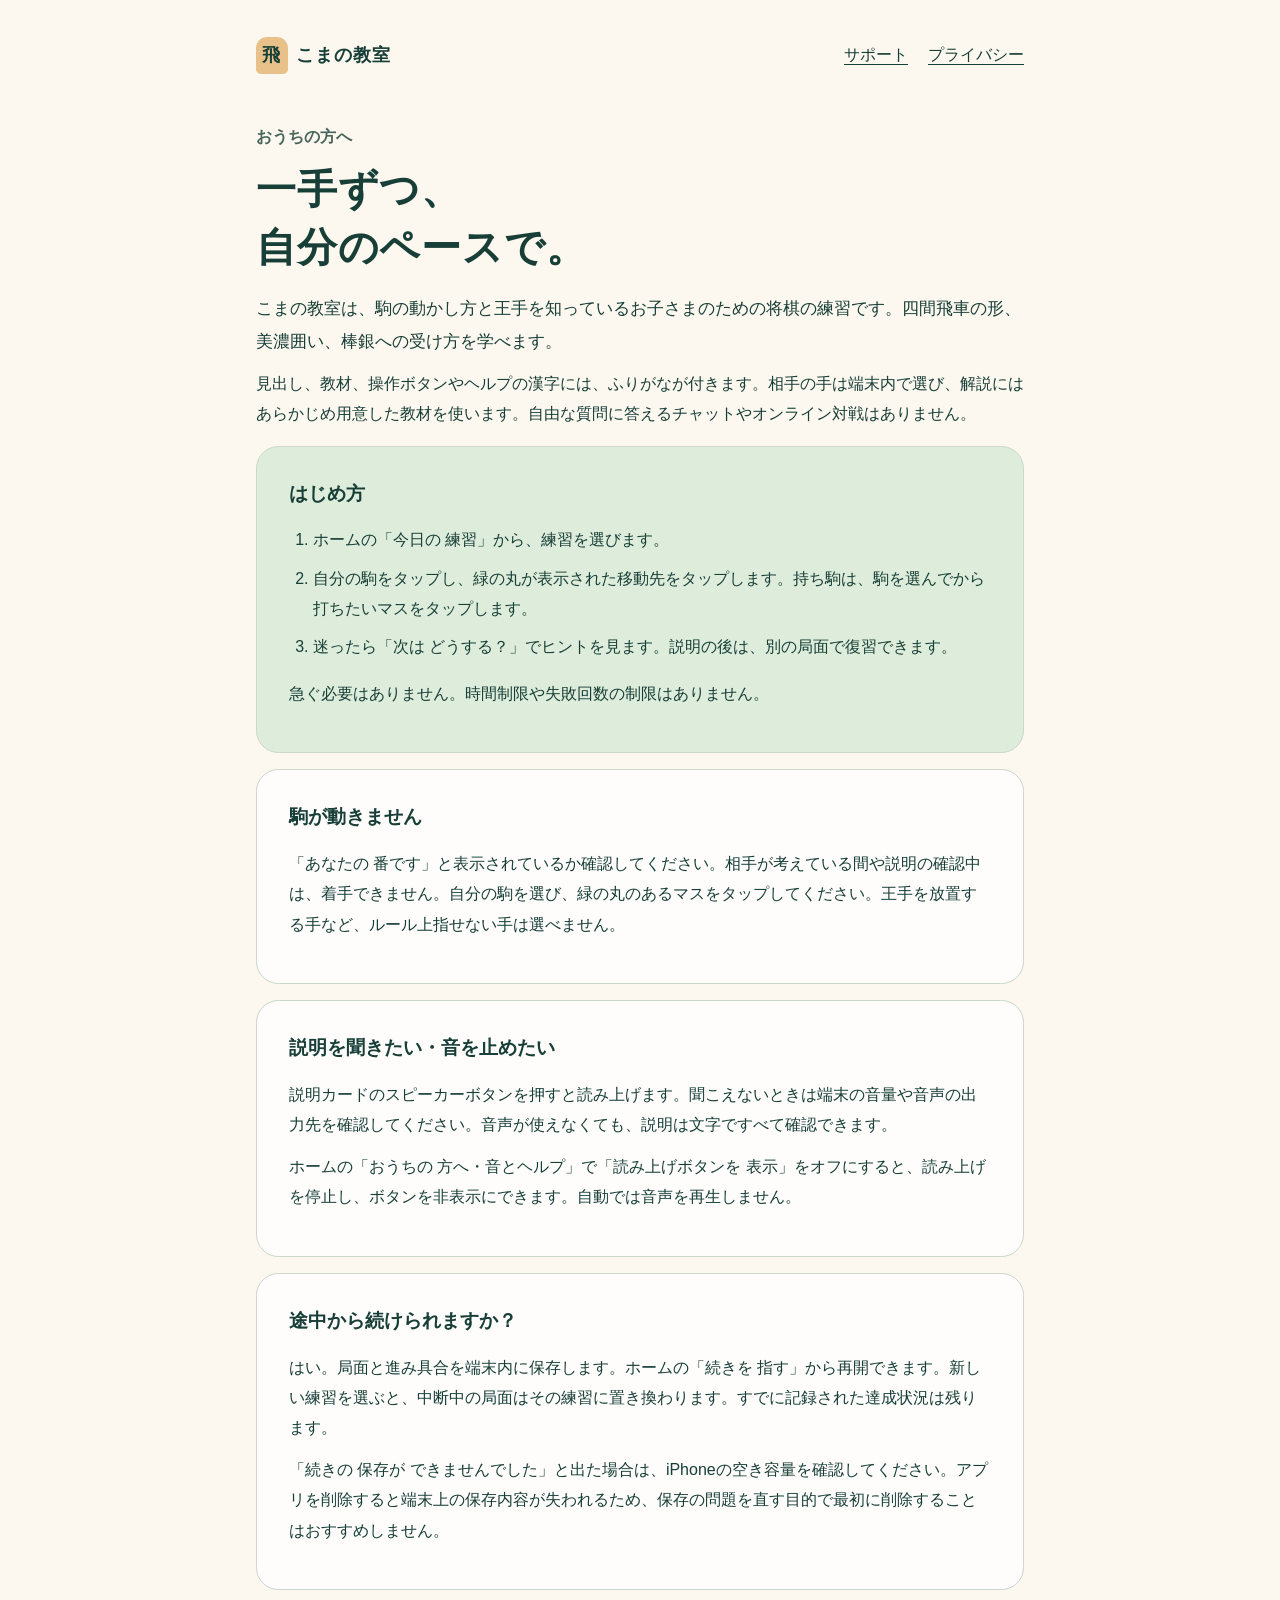
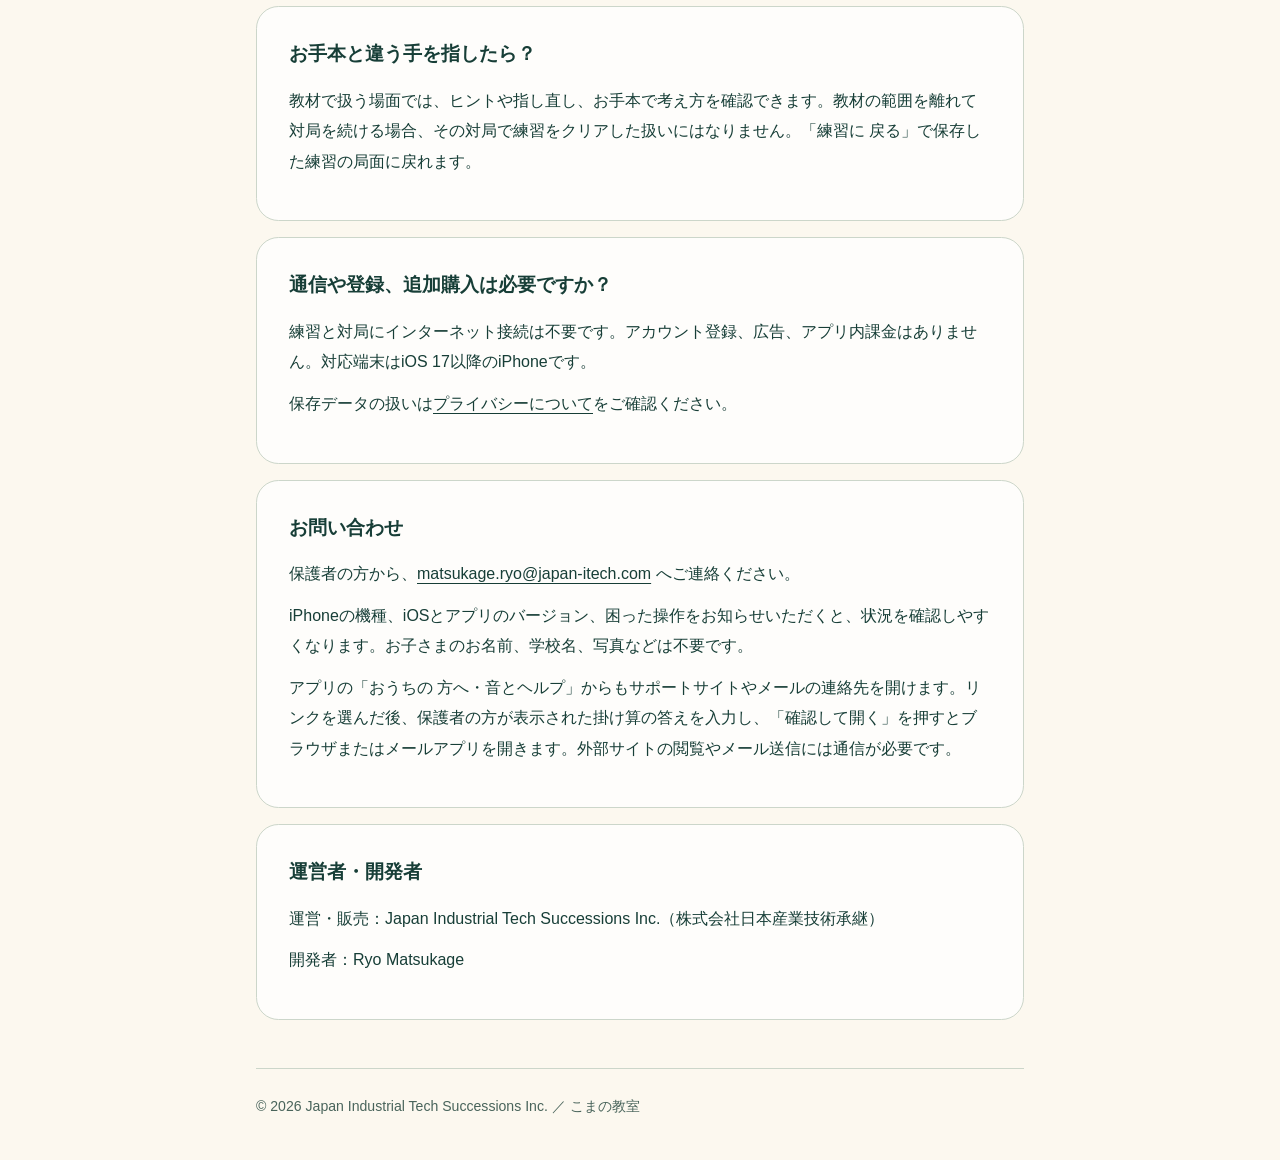
==== docs/komaclassroom/support.html @ 01e07b2c "Publish Koma Classroom support and provider information" ====
<!doctype html>
<html lang="ja">
<head>
  <meta charset="utf-8">
  <meta name="viewport" content="width=device-width, initial-scale=1">
  <meta name="description" content="iPhone向け将棋学習アプリ「こまの教室」の使い方、よくある質問、お問い合わせ先。">
  <title>サポート｜こまの教室</title>
  <link rel="canonical" href="https://matsukageryo.github.io/SupportPage/komaclassroom/support.html">
  <link rel="stylesheet" href="style.css">
</head>
<body>
  <a class="skip-link" href="#main">本文へ</a>
  <header class="shell">
    <div class="brand"><span aria-hidden="true">飛</span>こまの教室</div>
    <nav aria-label="ページ案内"><a href="support.html" aria-current="page">サポート</a><a href="privacy.html">プライバシー</a></nav>
  </header>
  <main id="main" class="shell">
    <p class="eyebrow">おうちの方へ</p>
    <h1>一手ずつ、<br>自分のペースで。</h1>
    <p class="lead">こまの教室は、駒の動かし方と王手を知っているお子さまのための将棋の練習です。四間飛車の形、美濃囲い、棒銀への受け方を学べます。</p>
    <p>見出し、教材、操作ボタンやヘルプの漢字には、ふりがなが付きます。相手の手は端末内で選び、解説にはあらかじめ用意した教材を使います。自由な質問に答えるチャットやオンライン対戦はありません。</p>
    <section class="card tint">
      <h2>はじめ方</h2>
      <ol>
        <li>ホームの「今日の 練習」から、練習を選びます。</li>
        <li>自分の駒をタップし、緑の丸が表示された移動先をタップします。持ち駒は、駒を選んでから打ちたいマスをタップします。</li>
        <li>迷ったら「次は どうする？」でヒントを見ます。説明の後は、別の局面で復習できます。</li>
      </ol>
      <p>急ぐ必要はありません。時間制限や失敗回数の制限はありません。</p>
    </section>
    <section class="card">
      <h2>駒が動きません</h2>
      <p>「あなたの 番です」と表示されているか確認してください。相手が考えている間や説明の確認中は、着手できません。自分の駒を選び、緑の丸のあるマスをタップしてください。王手を放置する手など、ルール上指せない手は選べません。</p>
    </section>
    <section class="card">
      <h2>説明を聞きたい・音を止めたい</h2>
      <p>説明カードのスピーカーボタンを押すと読み上げます。聞こえないときは端末の音量や音声の出力先を確認してください。音声が使えなくても、説明は文字ですべて確認できます。</p>
      <p>ホームの「おうちの 方へ・音とヘルプ」で「読み上げボタンを 表示」をオフにすると、読み上げを停止し、ボタンを非表示にできます。自動では音声を再生しません。</p>
    </section>
    <section class="card">
      <h2>途中から続けられますか？</h2>
      <p>はい。局面と進み具合を端末内に保存します。ホームの「続きを 指す」から再開できます。新しい練習を選ぶと、中断中の局面はその練習に置き換わります。すでに記録された達成状況は残ります。</p>
      <p>「続きの 保存が できませんでした」と出た場合は、iPhoneの空き容量を確認してください。アプリを削除すると端末上の保存内容が失われるため、保存の問題を直す目的で最初に削除することはおすすめしません。</p>
    </section>
    <section class="card">
      <h2>お手本と違う手を指したら？</h2>
      <p>教材で扱う場面では、ヒントや指し直し、お手本で考え方を確認できます。教材の範囲を離れて対局を続ける場合、その対局で練習をクリアした扱いにはなりません。「練習に 戻る」で保存した練習の局面に戻れます。</p>
    </section>
    <section class="card">
      <h2>通信や登録、追加購入は必要ですか？</h2>
      <p>練習と対局にインターネット接続は不要です。アカウント登録、広告、アプリ内課金はありません。対応端末はiOS 17以降のiPhoneです。</p>
      <p>保存データの扱いは<a href="privacy.html">プライバシーについて</a>をご確認ください。</p>
    </section>
    <section class="card">
      <h2>お問い合わせ</h2>
      <p>保護者の方から、<a href="mailto:matsukage.ryo@japan-itech.com">matsukage.ryo@japan-itech.com</a> へご連絡ください。</p>
      <p>iPhoneの機種、iOSとアプリのバージョン、困った操作をお知らせいただくと、状況を確認しやすくなります。お子さまのお名前、学校名、写真などは不要です。</p>
      <p>アプリの「おうちの 方へ・音とヘルプ」からもサポートサイトやメールの連絡先を開けます。リンクを選んだ後、保護者の方が表示された掛け算の答えを入力し、「確認して開く」を押すとブラウザまたはメールアプリを開きます。外部サイトの閲覧やメール送信には通信が必要です。</p>
    </section>
    <section class="card">
      <h2>運営者・開発者</h2>
      <p>運営・販売：Japan Industrial Tech Successions Inc.（株式会社日本産業技術承継）</p>
      <p>開発者：Ryo Matsukage</p>
    </section>
  </main>
  <footer class="shell">© 2026 Japan Industrial Tech Successions Inc. ／ こまの教室</footer>
</body>
</html>
---- docs/komaclassroom/style.css ----
:root {
  color-scheme: light;
  --paper: #fcf8ef;
  --forest: #173e37;
  --mint: #deeddb;
  --muted: #49645b;
  --line: #ccd6ca;
}
* { box-sizing: border-box; }
html { font-size: 100%; }
body {
  margin: 0;
  background: var(--paper);
  color: var(--forest);
  font-family: -apple-system, BlinkMacSystemFont, "Hiragino Kaku Gothic ProN", "Yu Gothic", sans-serif;
  line-height: 1.9;
  overflow-wrap: anywhere;
}
.skip-link { position: absolute; left: 1rem; top: -6rem; }
.skip-link:focus { top: 1rem; background: white; padding: .6rem 1rem; }
.shell { width: min(100% - 2rem, 48rem); margin-inline: auto; }
header { padding-block: 2rem 1rem; }
.brand { font-size: 1.15rem; font-weight: 750; letter-spacing: .06em; }
.brand span { display: inline-grid; place-items: center; width: 2rem; height: 2.3rem; margin-right: .5rem; background: #e7c189; border-radius: .7rem .7rem .3rem .3rem; }
nav { display: flex; flex-wrap: wrap; gap: .25rem 1.25rem; margin-top: .8rem; }
a { color: var(--forest); text-underline-offset: .25em; }
nav a { display: inline-block; padding-block: .5rem; }
a:hover { text-decoration-thickness: 2px; }
a:focus-visible { outline: 3px solid var(--forest); outline-offset: 4px; border-radius: 2px; }
main { padding-block: 1rem 2rem; }
.eyebrow { font-weight: 700; margin-bottom: .25rem; color: var(--muted); }
h1 { font-size: clamp(1.8rem, 5.5vw, 2.5rem); line-height: 1.45; margin: .5rem 0 1rem; letter-spacing: .02em; }
h2 { font-size: 1.2rem; line-height: 1.6; margin-top: 0; }
p { margin: .7rem 0; }
.lead { font-size: 1.08rem; }
.card { background: #ffffffbd; border: 1px solid var(--line); border-radius: 1.4rem; padding: clamp(1.2rem, 4vw, 2rem); margin-block: 1rem; }
.card.tint { background: var(--mint); }
li + li { margin-top: .5rem; }
ul, ol { padding-left: 1.5rem; }
.meta, footer { font-size: .88rem; color: var(--muted); }
footer { border-top: 1px solid var(--line); padding-block: 1.5rem 2.5rem; }
@media (min-width: 42rem) { header { display: flex; align-items: center; justify-content: space-between; gap: 1rem; } nav { margin: 0; } }
@media print { body { background: white; } .skip-link { display: none; } .card { break-inside: avoid; } }
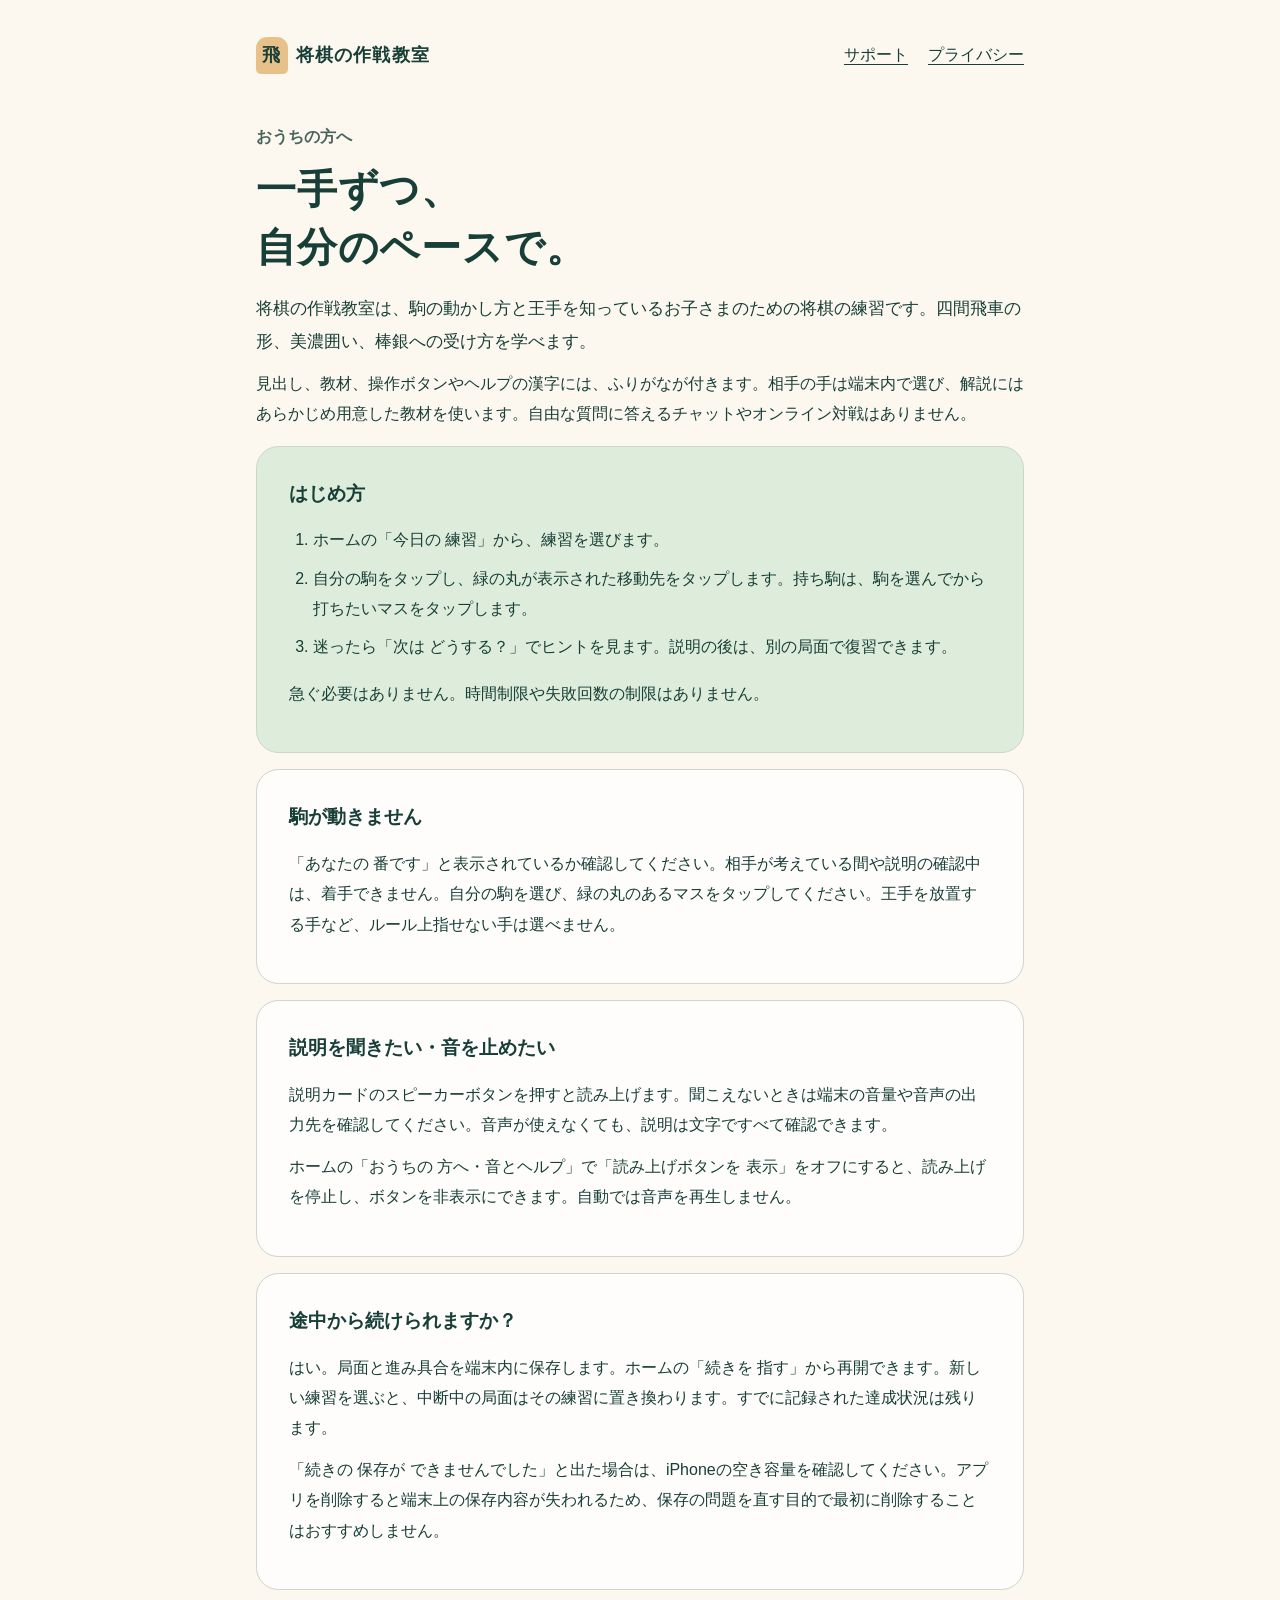
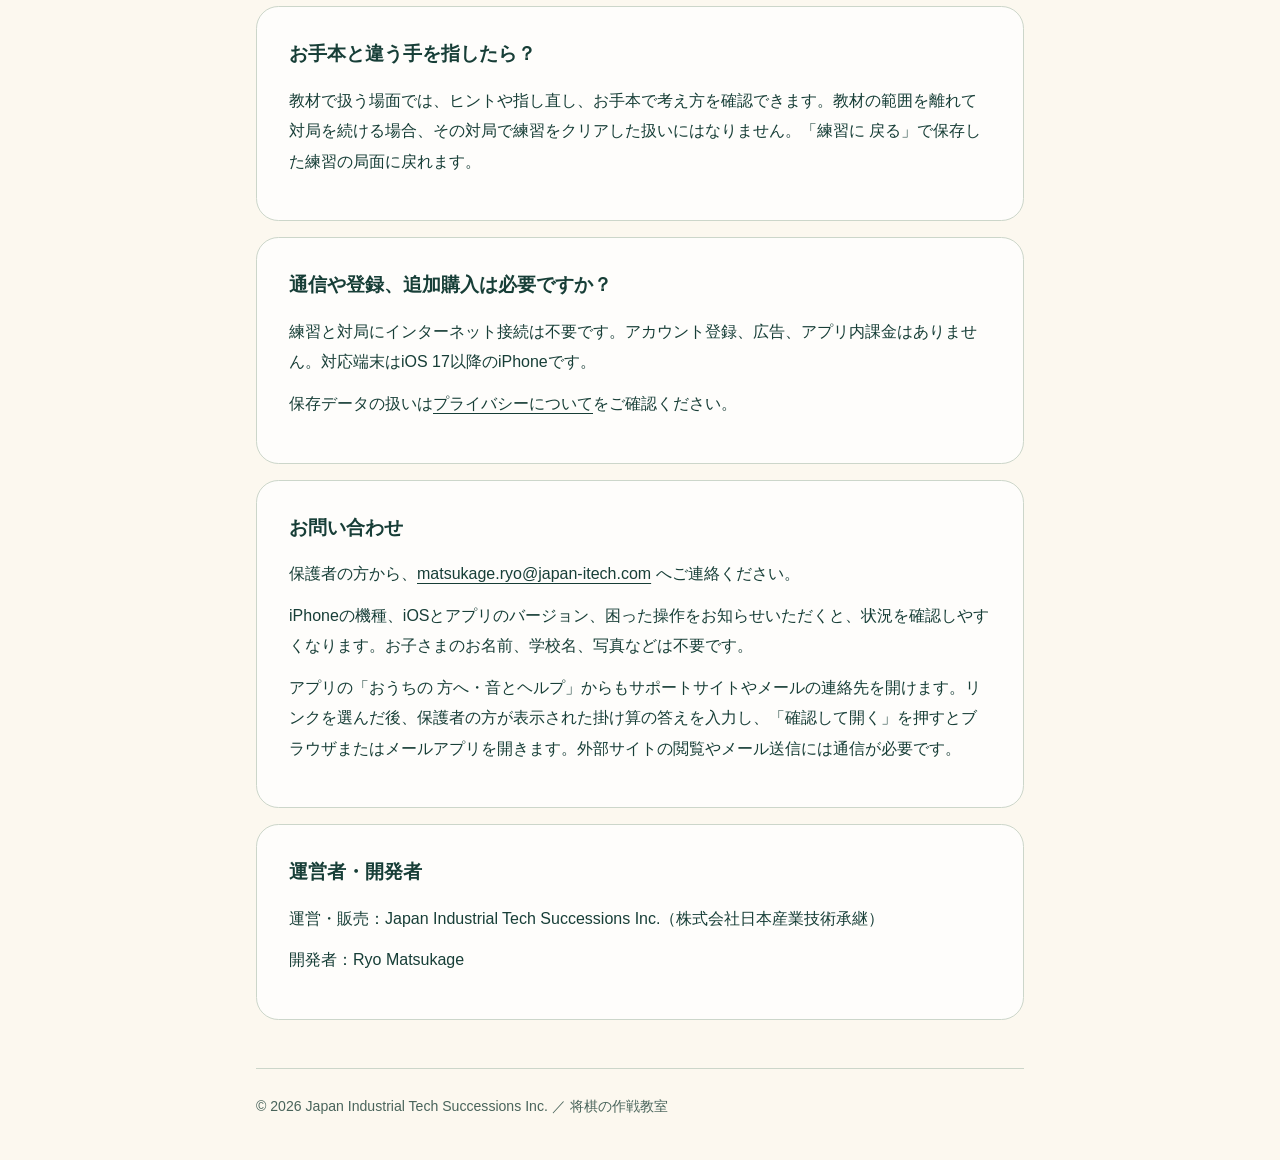
==== commit 53b16f1b: "Rename shogi learning app to 将棋の作戦教室" ====
--- a/docs/komaclassroom/support.html
+++ b/docs/komaclassroom/support.html
@@ -3,21 +3,21 @@
 <head>
   <meta charset="utf-8">
   <meta name="viewport" content="width=device-width, initial-scale=1">
-  <meta name="description" content="iPhone向け将棋学習アプリ「こまの教室」の使い方、よくある質問、お問い合わせ先。">
-  <title>サポート｜こまの教室</title>
+  <meta name="description" content="iPhone向け将棋学習アプリ「将棋の作戦教室」の使い方、よくある質問、お問い合わせ先。">
+  <title>サポート｜将棋の作戦教室</title>
   <link rel="canonical" href="https://matsukageryo.github.io/SupportPage/komaclassroom/support.html">
   <link rel="stylesheet" href="style.css">
 </head>
 <body>
   <a class="skip-link" href="#main">本文へ</a>
   <header class="shell">
-    <div class="brand"><span aria-hidden="true">飛</span>こまの教室</div>
+    <div class="brand"><span aria-hidden="true">飛</span>将棋の作戦教室</div>
     <nav aria-label="ページ案内"><a href="support.html" aria-current="page">サポート</a><a href="privacy.html">プライバシー</a></nav>
   </header>
   <main id="main" class="shell">
     <p class="eyebrow">おうちの方へ</p>
     <h1>一手ずつ、<br>自分のペースで。</h1>
-    <p class="lead">こまの教室は、駒の動かし方と王手を知っているお子さまのための将棋の練習です。四間飛車の形、美濃囲い、棒銀への受け方を学べます。</p>
+    <p class="lead">将棋の作戦教室は、駒の動かし方と王手を知っているお子さまのための将棋の練習です。四間飛車の形、美濃囲い、棒銀への受け方を学べます。</p>
     <p>見出し、教材、操作ボタンやヘルプの漢字には、ふりがなが付きます。相手の手は端末内で選び、解説にはあらかじめ用意した教材を使います。自由な質問に答えるチャットやオンライン対戦はありません。</p>
     <section class="card tint">
       <h2>はじめ方</h2>
@@ -63,6 +63,6 @@
       <p>開発者：Ryo Matsukage</p>
     </section>
   </main>
-  <footer class="shell">© 2026 Japan Industrial Tech Successions Inc. ／ こまの教室</footer>
+  <footer class="shell">© 2026 Japan Industrial Tech Successions Inc. ／ 将棋の作戦教室</footer>
 </body>
 </html>
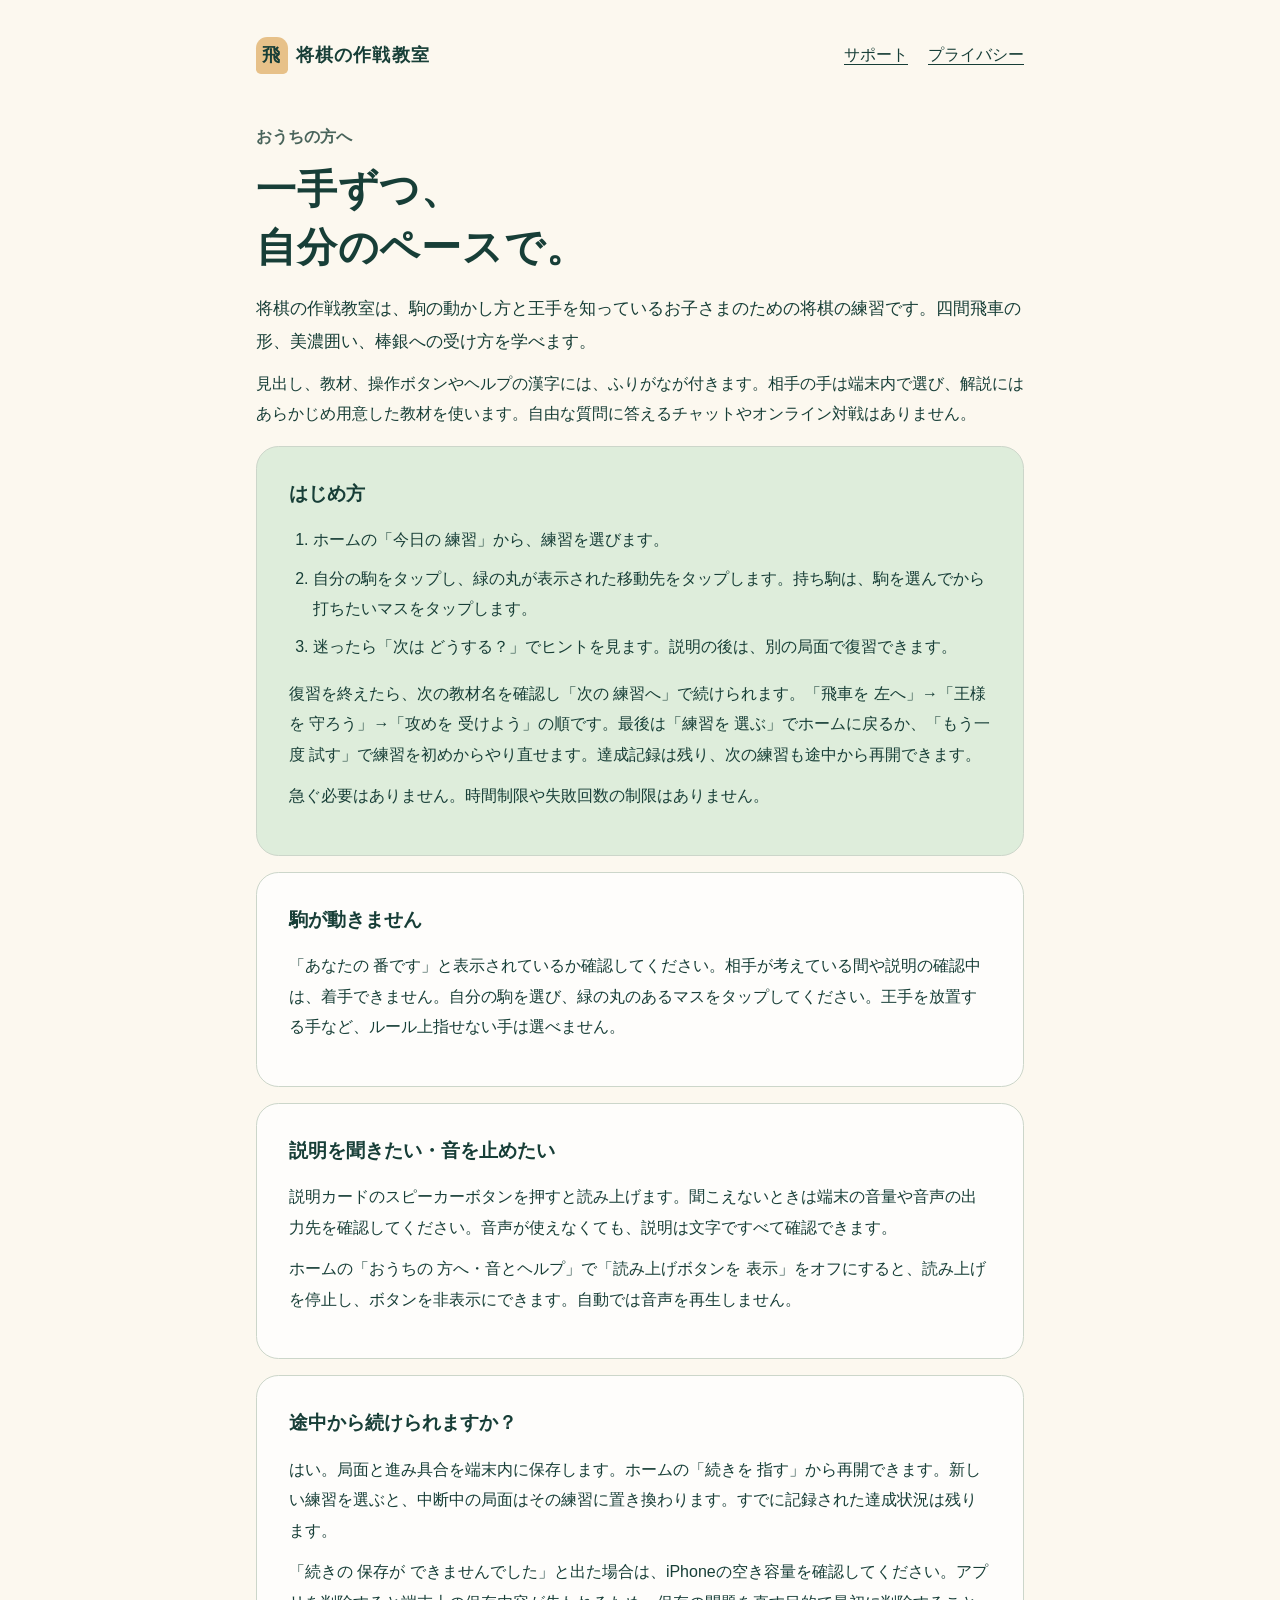
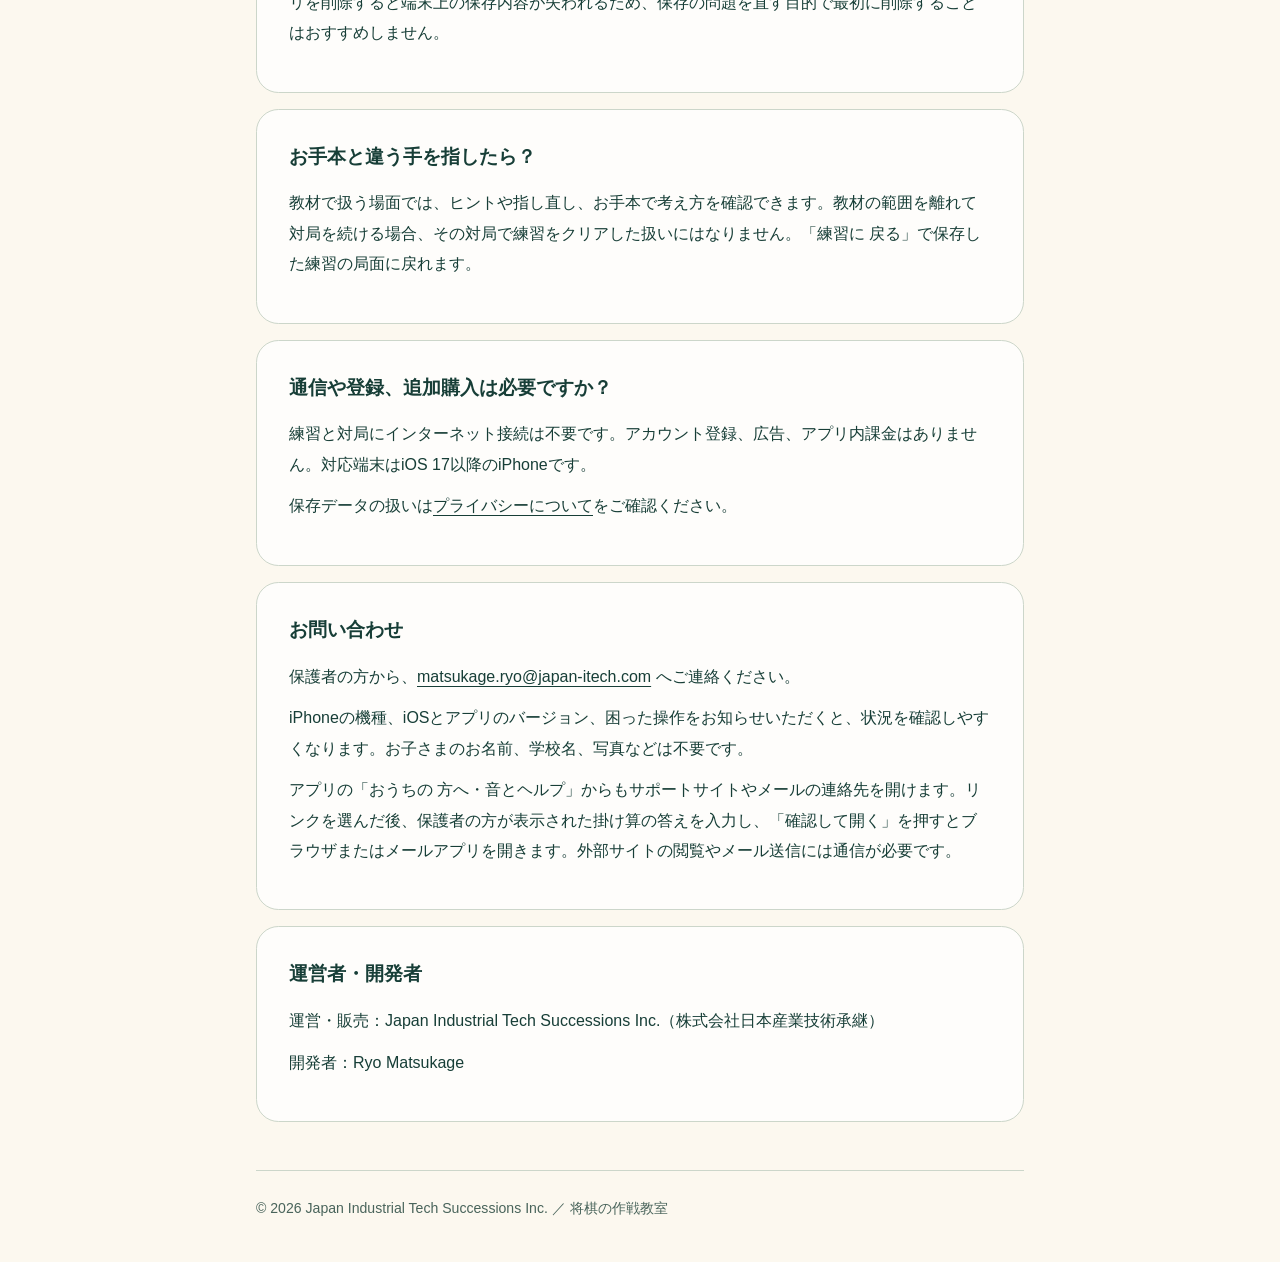
==== commit 33adab55: "docs: explain continuing to the next shogi lesson" ====
--- a/docs/komaclassroom/support.html
+++ b/docs/komaclassroom/support.html
@@ -26,6 +26,7 @@
         <li>自分の駒をタップし、緑の丸が表示された移動先をタップします。持ち駒は、駒を選んでから打ちたいマスをタップします。</li>
         <li>迷ったら「次は どうする？」でヒントを見ます。説明の後は、別の局面で復習できます。</li>
       </ol>
+      <p>復習を終えたら、次の教材名を確認し「次の 練習へ」で続けられます。「飛車を 左へ」→「王様を 守ろう」→「攻めを 受けよう」の順です。最後は「練習を 選ぶ」でホームに戻るか、「もう一度 試す」で練習を初めからやり直せます。達成記録は残り、次の練習も途中から再開できます。</p>
       <p>急ぐ必要はありません。時間制限や失敗回数の制限はありません。</p>
     </section>
     <section class="card">
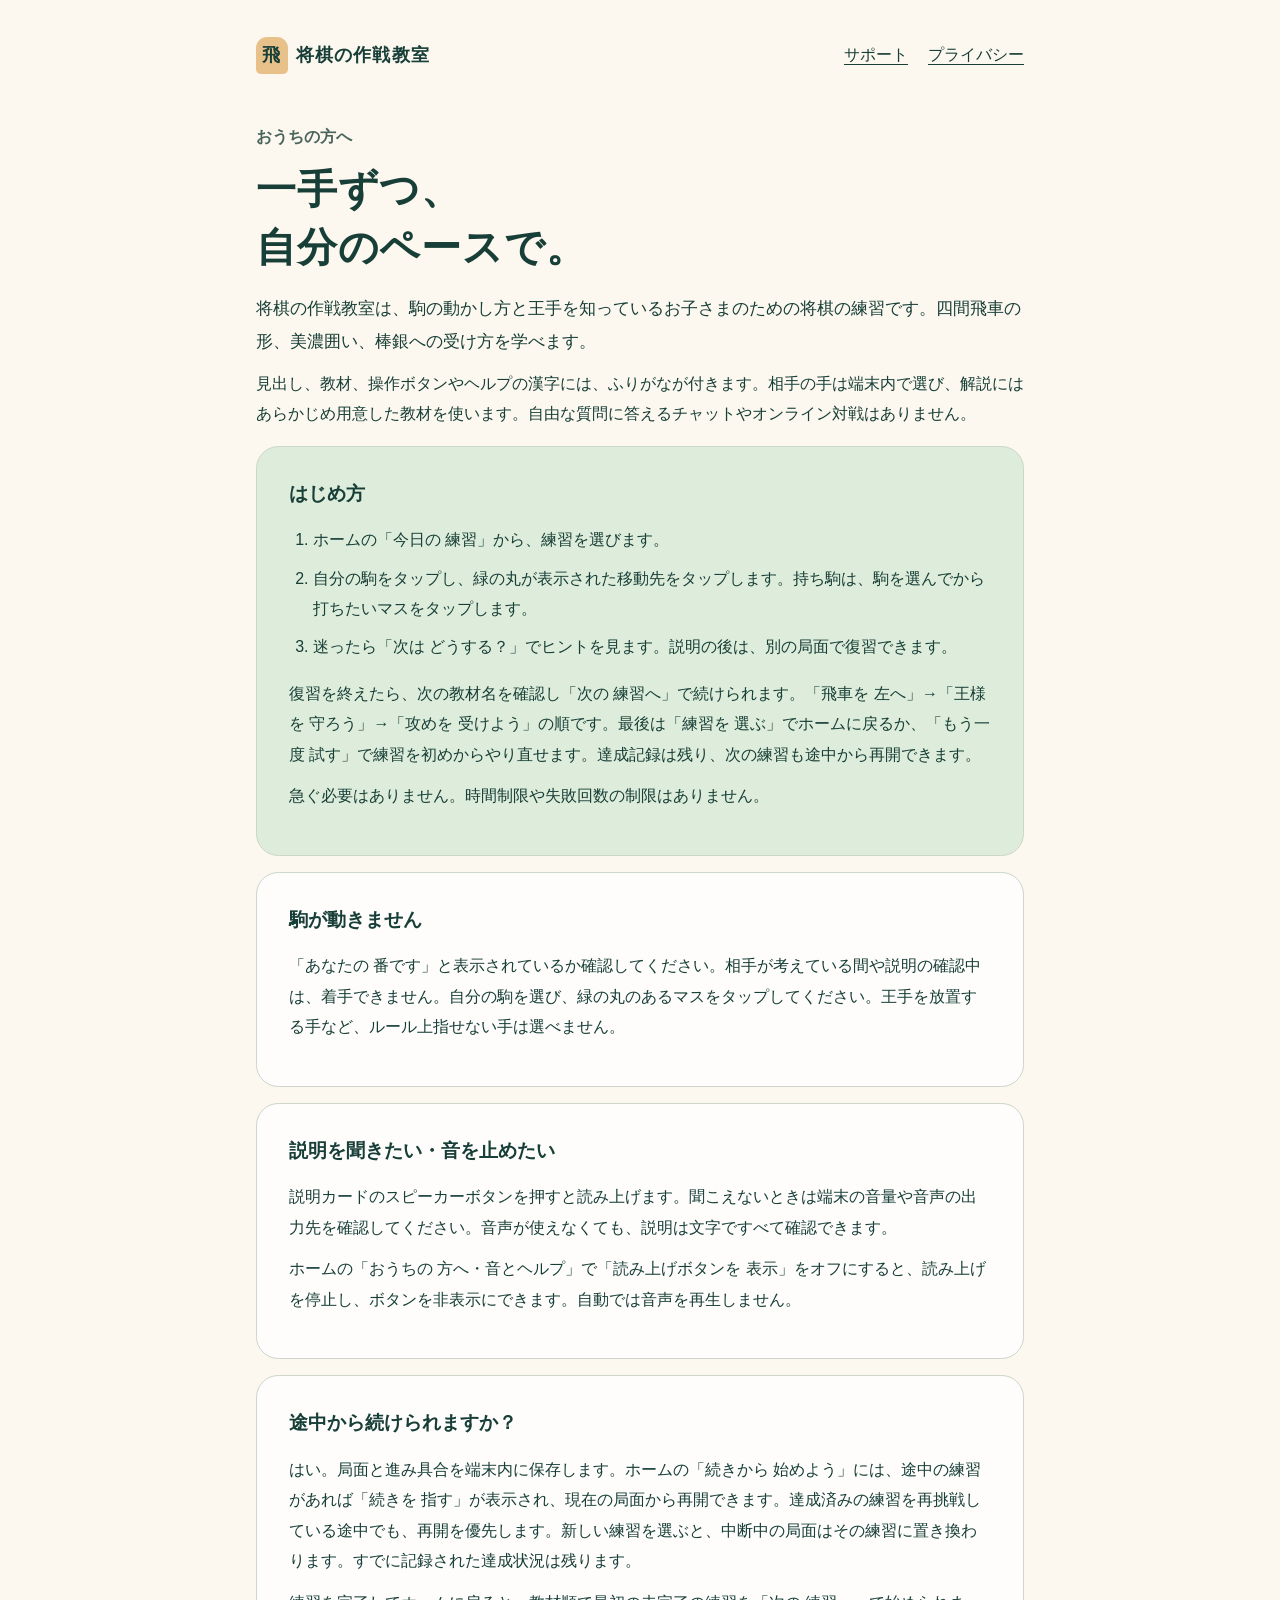
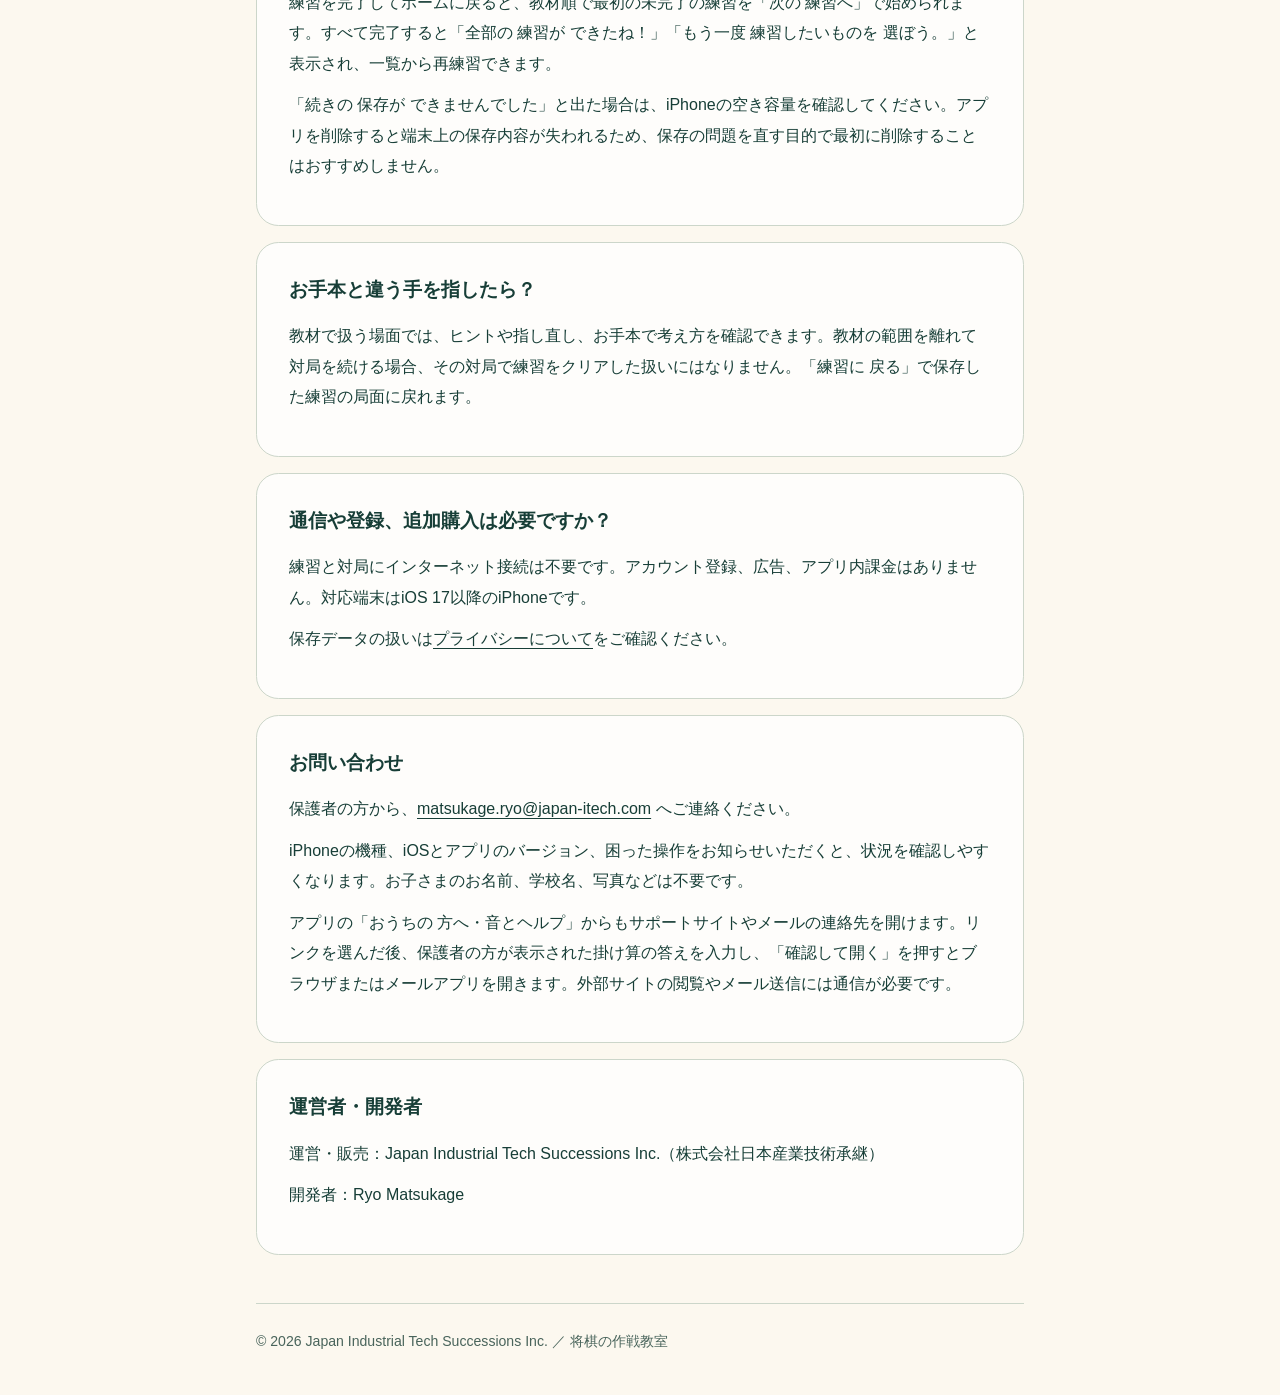
==== commit 8986bb82: "docs: clarify home continuation after completing lessons" ====
--- a/docs/komaclassroom/support.html
+++ b/docs/komaclassroom/support.html
@@ -40,7 +40,8 @@
     </section>
     <section class="card">
       <h2>途中から続けられますか？</h2>
-      <p>はい。局面と進み具合を端末内に保存します。ホームの「続きを 指す」から再開できます。新しい練習を選ぶと、中断中の局面はその練習に置き換わります。すでに記録された達成状況は残ります。</p>
+      <p>はい。局面と進み具合を端末内に保存します。ホームの「続きから 始めよう」には、途中の練習があれば「続きを 指す」が表示され、現在の局面から再開できます。達成済みの練習を再挑戦している途中でも、再開を優先します。新しい練習を選ぶと、中断中の局面はその練習に置き換わります。すでに記録された達成状況は残ります。</p>
+      <p>練習を完了してホームに戻ると、教材順で最初の未完了の練習を「次の 練習へ」で始められます。すべて完了すると「全部の 練習が できたね！」「もう一度 練習したいものを 選ぼう。」と表示され、一覧から再練習できます。</p>
       <p>「続きの 保存が できませんでした」と出た場合は、iPhoneの空き容量を確認してください。アプリを削除すると端末上の保存内容が失われるため、保存の問題を直す目的で最初に削除することはおすすめしません。</p>
     </section>
     <section class="card">
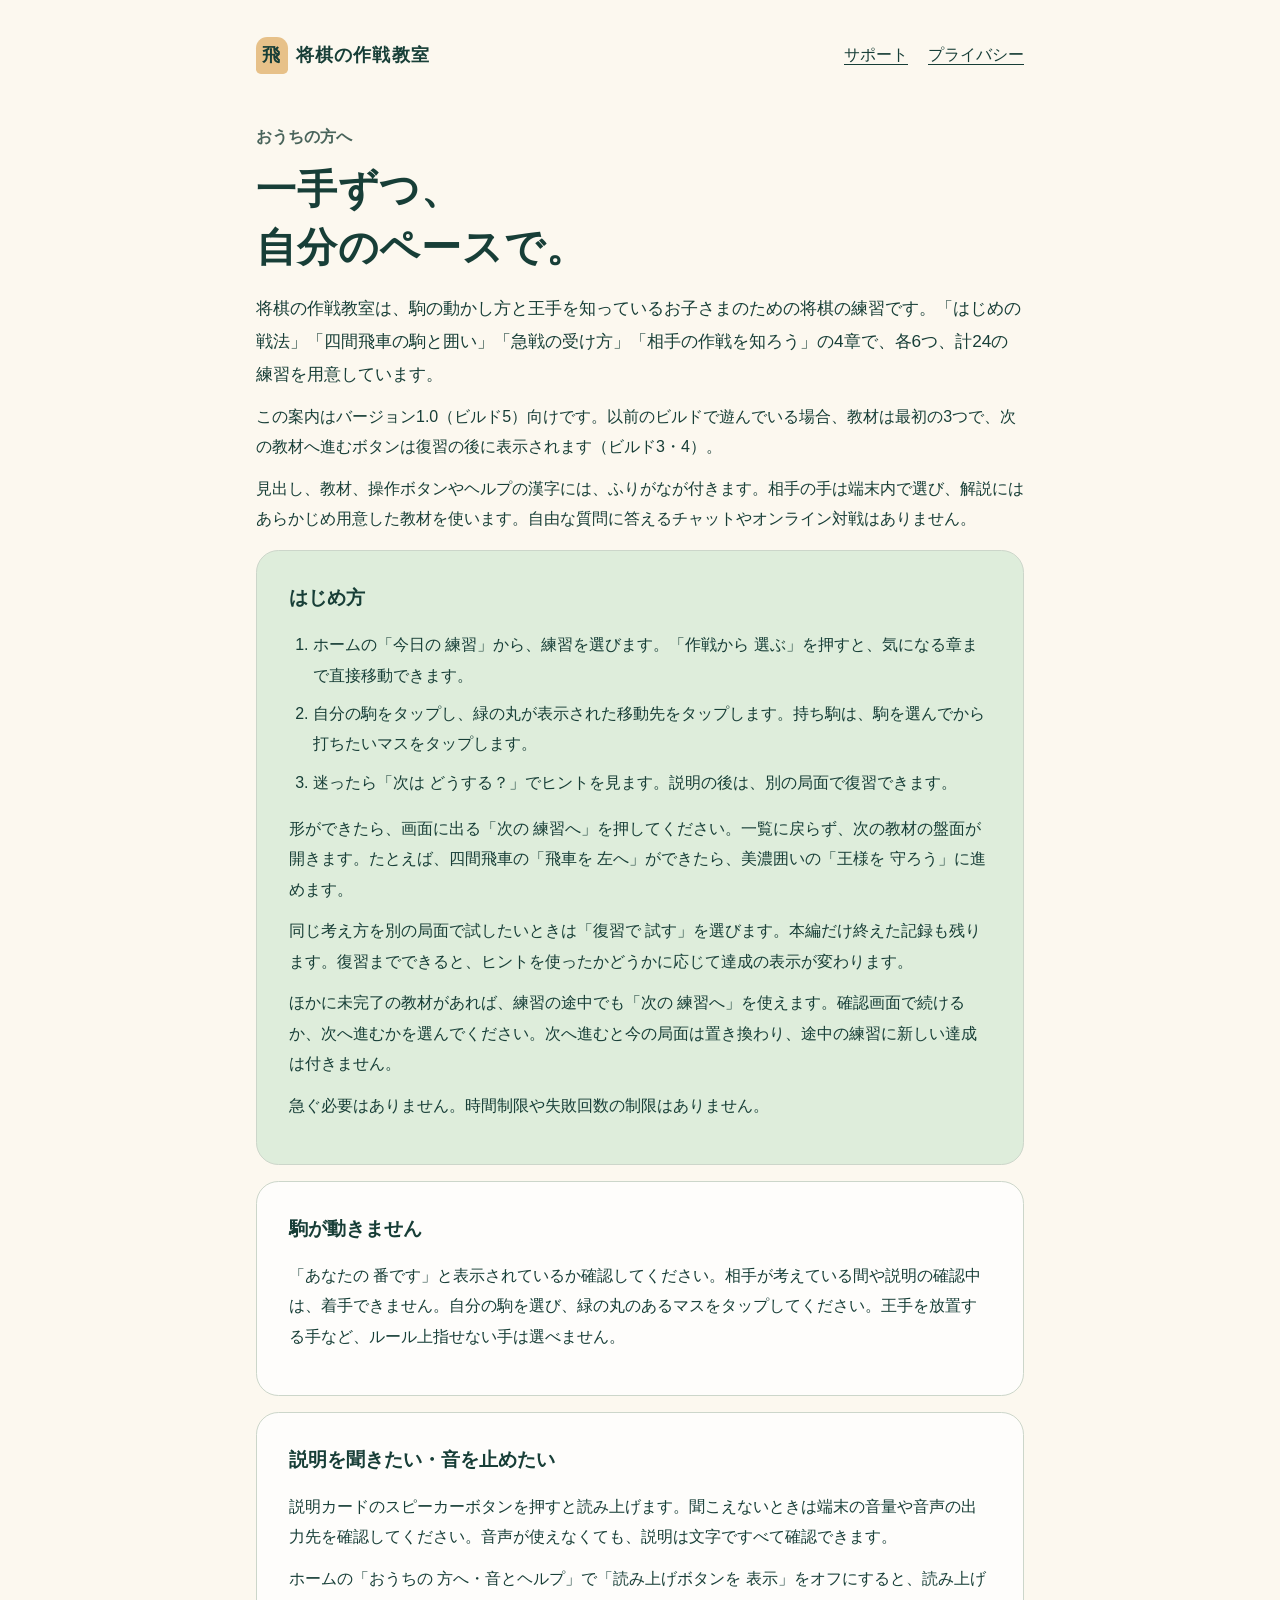
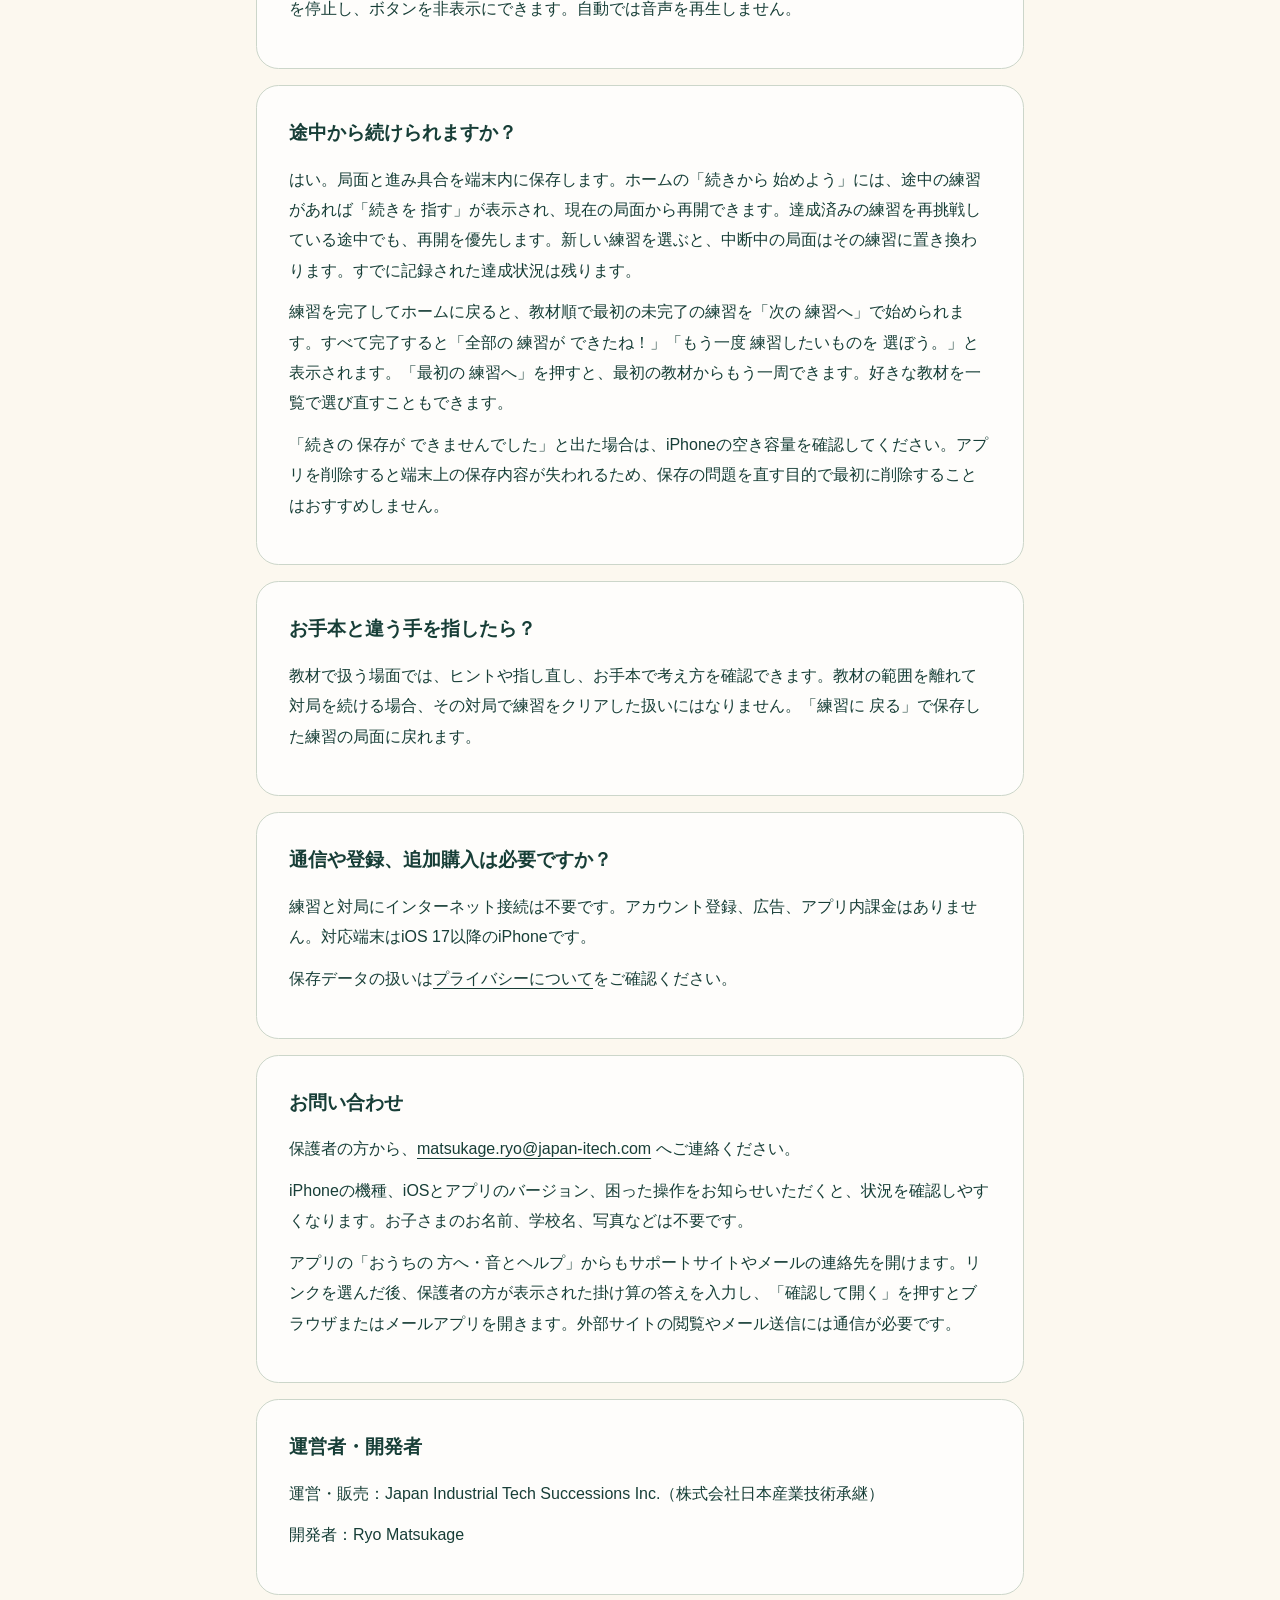
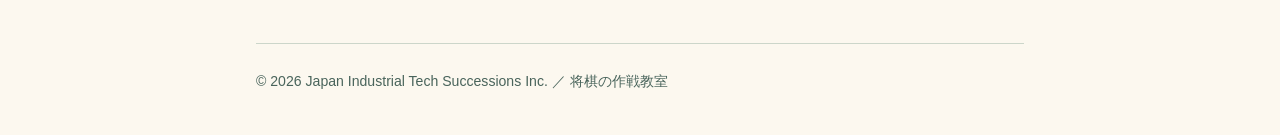
==== commit 7d96d5ac: "Document the 24 shogi exercises and in-lesson navigation in build 5" ====
--- a/docs/komaclassroom/support.html
+++ b/docs/komaclassroom/support.html
@@ -17,16 +17,19 @@
   <main id="main" class="shell">
     <p class="eyebrow">おうちの方へ</p>
     <h1>一手ずつ、<br>自分のペースで。</h1>
-    <p class="lead">将棋の作戦教室は、駒の動かし方と王手を知っているお子さまのための将棋の練習です。四間飛車の形、美濃囲い、棒銀への受け方を学べます。</p>
+    <p class="lead">将棋の作戦教室は、駒の動かし方と王手を知っているお子さまのための将棋の練習です。「はじめの戦法」「四間飛車の駒と囲い」「急戦の受け方」「相手の作戦を知ろう」の4章で、各6つ、計24の練習を用意しています。</p>
+    <p>この案内はバージョン1.0（ビルド5）向けです。以前のビルドで遊んでいる場合、教材は最初の3つで、次の教材へ進むボタンは復習の後に表示されます（ビルド3・4）。</p>
     <p>見出し、教材、操作ボタンやヘルプの漢字には、ふりがなが付きます。相手の手は端末内で選び、解説にはあらかじめ用意した教材を使います。自由な質問に答えるチャットやオンライン対戦はありません。</p>
     <section class="card tint">
       <h2>はじめ方</h2>
       <ol>
-        <li>ホームの「今日の 練習」から、練習を選びます。</li>
+        <li>ホームの「今日の 練習」から、練習を選びます。「作戦から 選ぶ」を押すと、気になる章まで直接移動できます。</li>
         <li>自分の駒をタップし、緑の丸が表示された移動先をタップします。持ち駒は、駒を選んでから打ちたいマスをタップします。</li>
         <li>迷ったら「次は どうする？」でヒントを見ます。説明の後は、別の局面で復習できます。</li>
       </ol>
-      <p>復習を終えたら、次の教材名を確認し「次の 練習へ」で続けられます。「飛車を 左へ」→「王様を 守ろう」→「攻めを 受けよう」の順です。最後は「練習を 選ぶ」でホームに戻るか、「もう一度 試す」で練習を初めからやり直せます。達成記録は残り、次の練習も途中から再開できます。</p>
+      <p>形ができたら、画面に出る「次の 練習へ」を押してください。一覧に戻らず、次の教材の盤面が開きます。たとえば、四間飛車の「飛車を 左へ」ができたら、美濃囲いの「王様を 守ろう」に進めます。</p>
+      <p>同じ考え方を別の局面で試したいときは「復習で 試す」を選びます。本編だけ終えた記録も残ります。復習までできると、ヒントを使ったかどうかに応じて達成の表示が変わります。</p>
+      <p>ほかに未完了の教材があれば、練習の途中でも「次の 練習へ」を使えます。確認画面で続けるか、次へ進むかを選んでください。次へ進むと今の局面は置き換わり、途中の練習に新しい達成は付きません。</p>
       <p>急ぐ必要はありません。時間制限や失敗回数の制限はありません。</p>
     </section>
     <section class="card">
@@ -41,7 +44,7 @@
     <section class="card">
       <h2>途中から続けられますか？</h2>
       <p>はい。局面と進み具合を端末内に保存します。ホームの「続きから 始めよう」には、途中の練習があれば「続きを 指す」が表示され、現在の局面から再開できます。達成済みの練習を再挑戦している途中でも、再開を優先します。新しい練習を選ぶと、中断中の局面はその練習に置き換わります。すでに記録された達成状況は残ります。</p>
-      <p>練習を完了してホームに戻ると、教材順で最初の未完了の練習を「次の 練習へ」で始められます。すべて完了すると「全部の 練習が できたね！」「もう一度 練習したいものを 選ぼう。」と表示され、一覧から再練習できます。</p>
+      <p>練習を完了してホームに戻ると、教材順で最初の未完了の練習を「次の 練習へ」で始められます。すべて完了すると「全部の 練習が できたね！」「もう一度 練習したいものを 選ぼう。」と表示されます。「最初の 練習へ」を押すと、最初の教材からもう一周できます。好きな教材を一覧で選び直すこともできます。</p>
       <p>「続きの 保存が できませんでした」と出た場合は、iPhoneの空き容量を確認してください。アプリを削除すると端末上の保存内容が失われるため、保存の問題を直す目的で最初に削除することはおすすめしません。</p>
     </section>
     <section class="card">
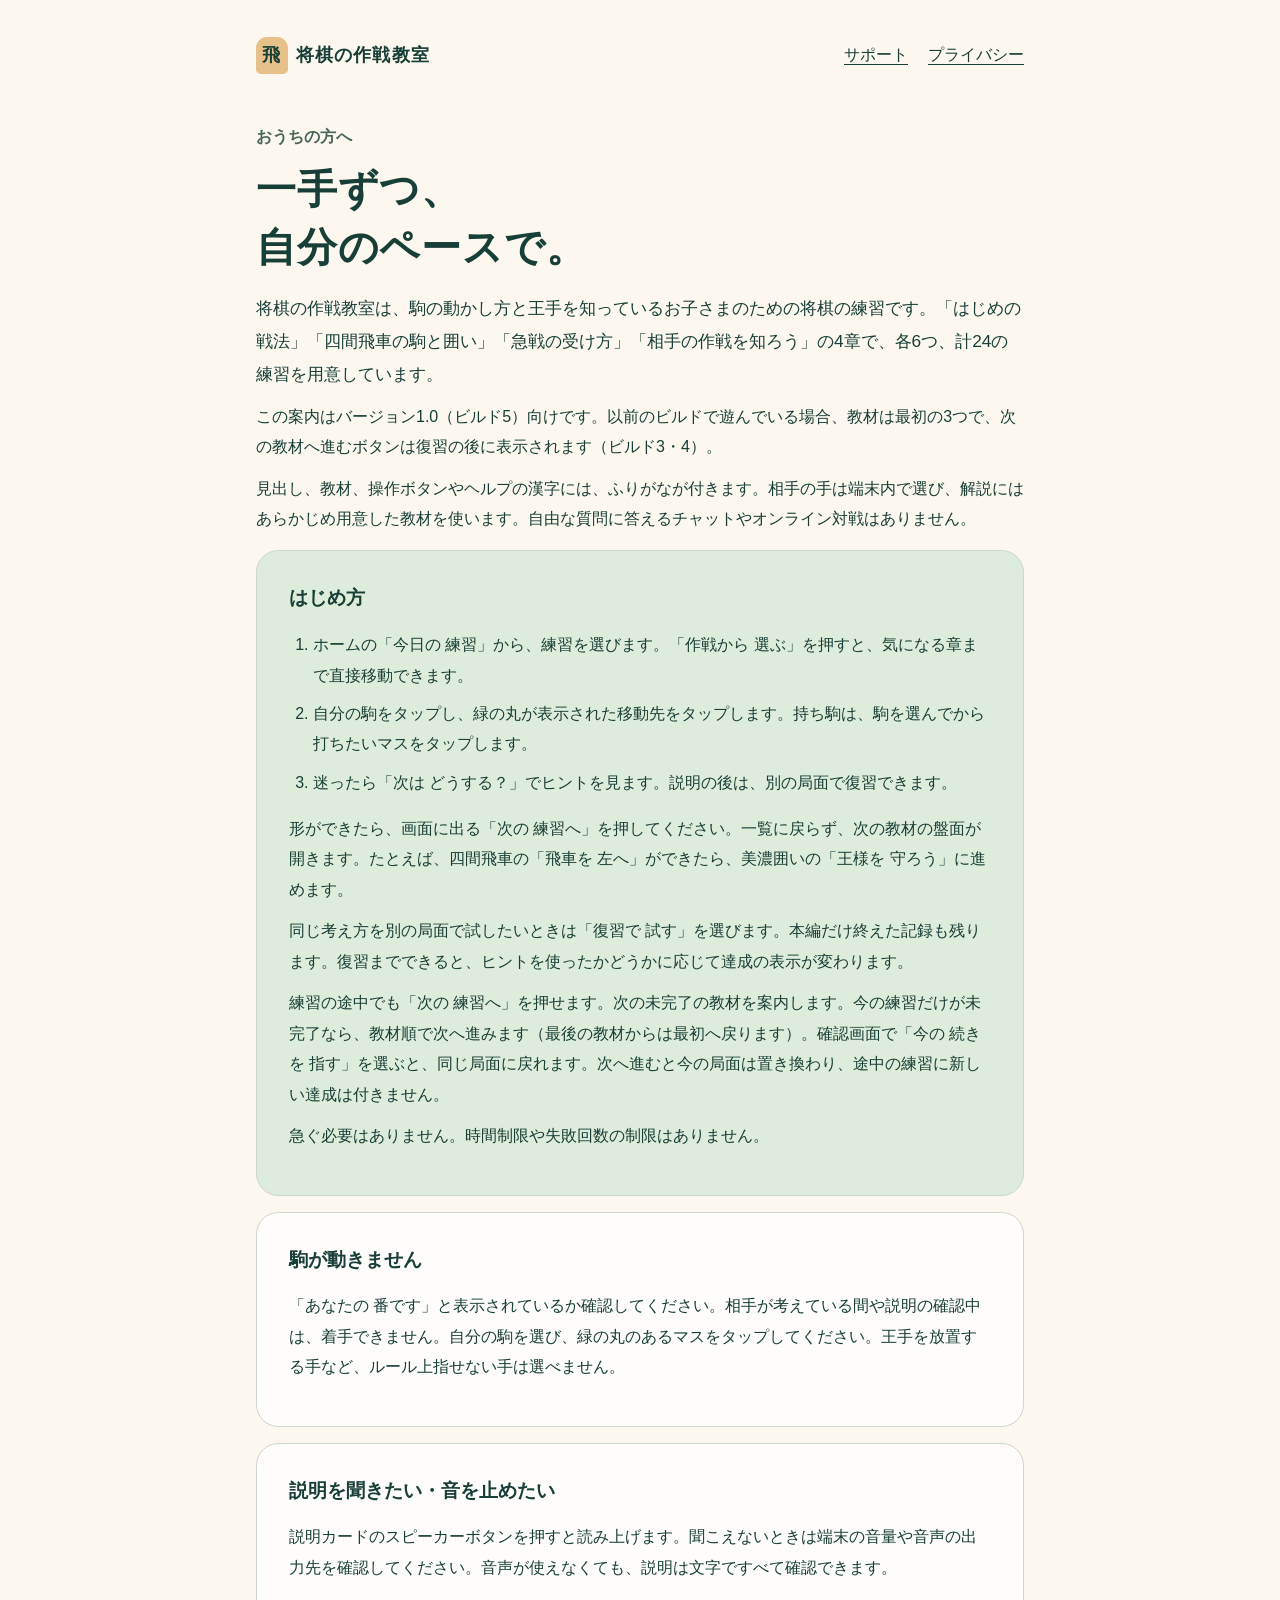
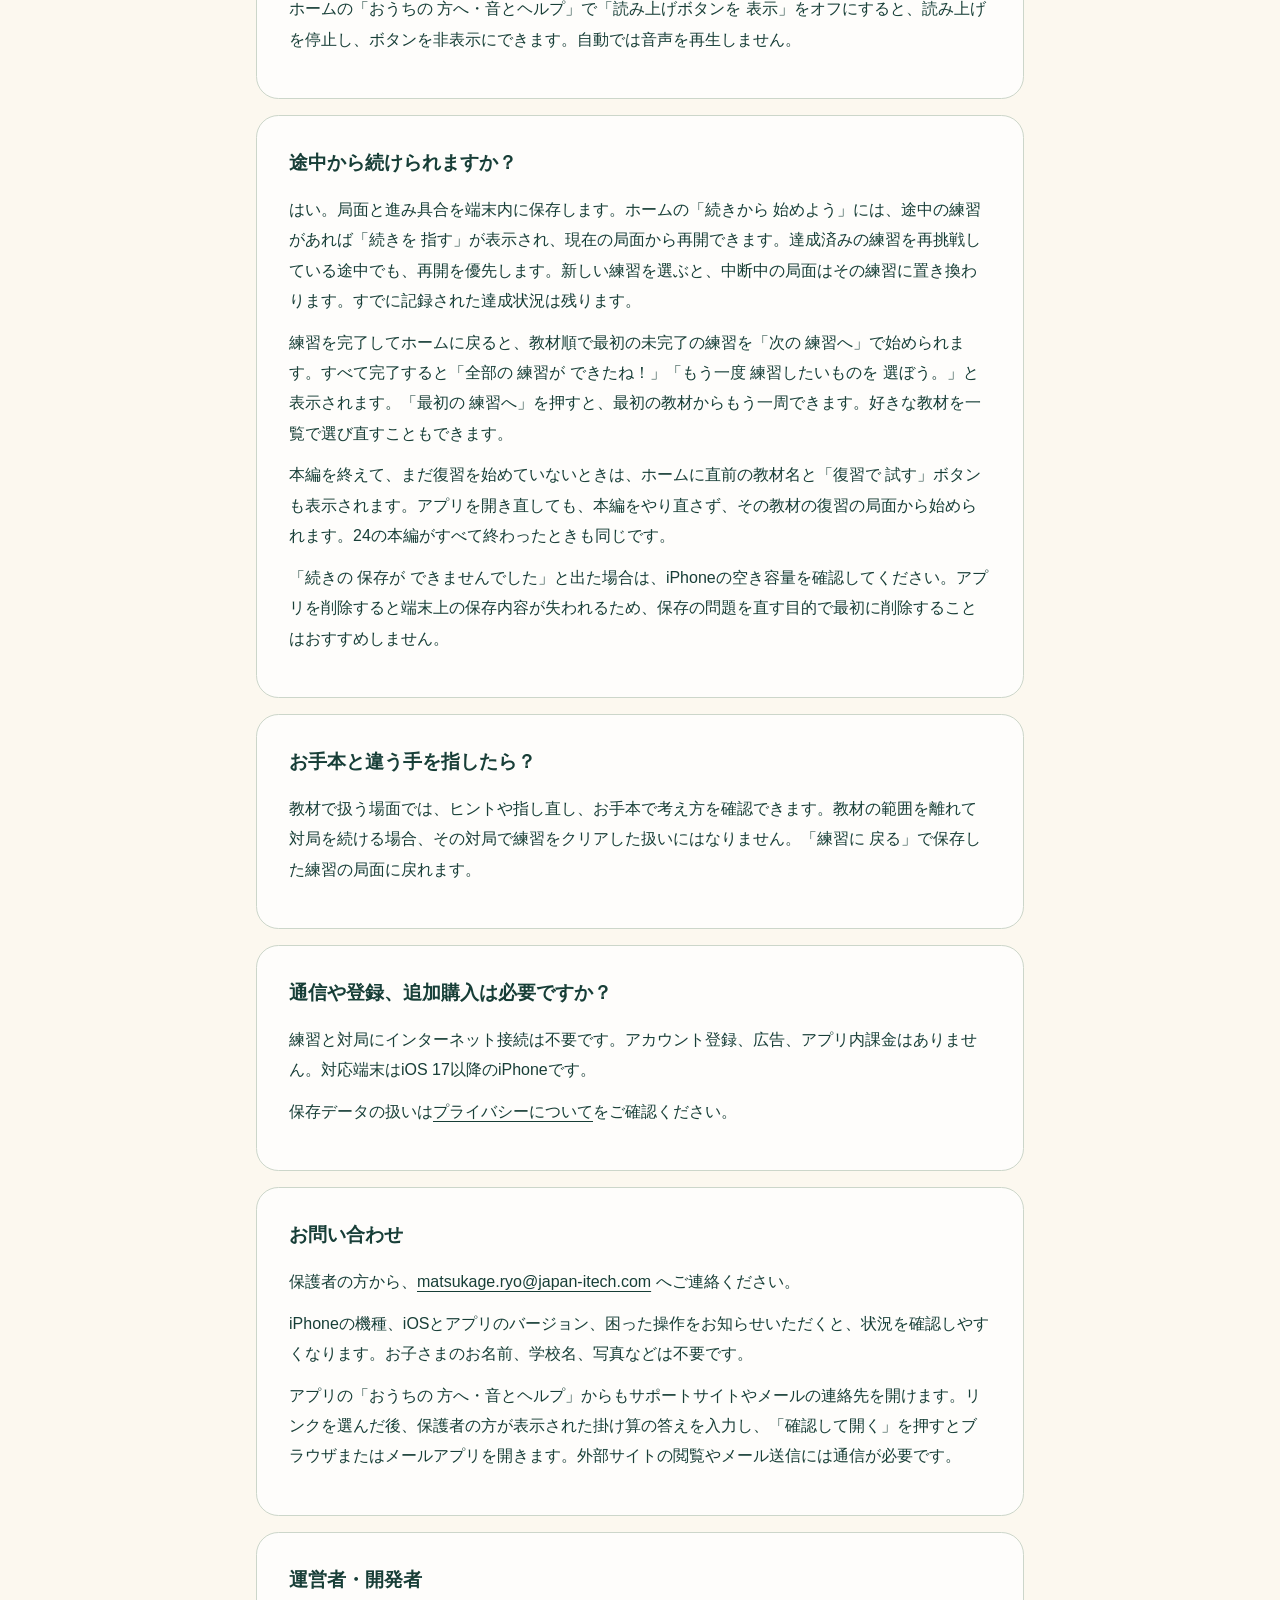
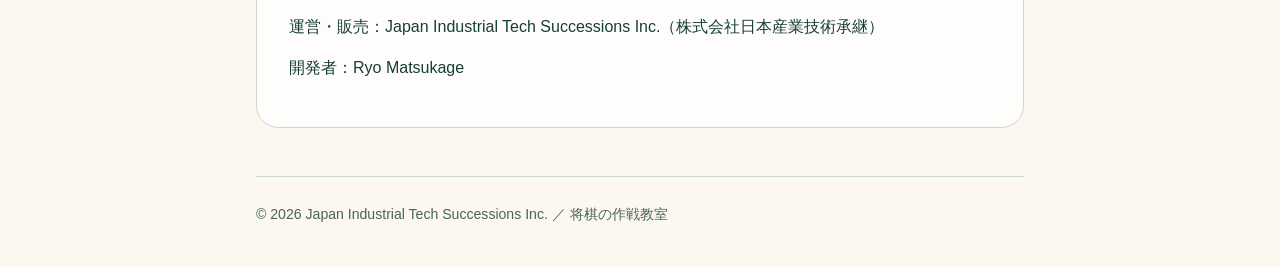
==== commit 0ccd7415: "Describe returning to the last review and skipping the final unfinished lesson" ====
--- a/docs/komaclassroom/support.html
+++ b/docs/komaclassroom/support.html
@@ -29,7 +29,7 @@
       </ol>
       <p>形ができたら、画面に出る「次の 練習へ」を押してください。一覧に戻らず、次の教材の盤面が開きます。たとえば、四間飛車の「飛車を 左へ」ができたら、美濃囲いの「王様を 守ろう」に進めます。</p>
       <p>同じ考え方を別の局面で試したいときは「復習で 試す」を選びます。本編だけ終えた記録も残ります。復習までできると、ヒントを使ったかどうかに応じて達成の表示が変わります。</p>
-      <p>ほかに未完了の教材があれば、練習の途中でも「次の 練習へ」を使えます。確認画面で続けるか、次へ進むかを選んでください。次へ進むと今の局面は置き換わり、途中の練習に新しい達成は付きません。</p>
+      <p>練習の途中でも「次の 練習へ」を押せます。次の未完了の教材を案内します。今の練習だけが未完了なら、教材順で次へ進みます（最後の教材からは最初へ戻ります）。確認画面で「今の 続きを 指す」を選ぶと、同じ局面に戻れます。次へ進むと今の局面は置き換わり、途中の練習に新しい達成は付きません。</p>
       <p>急ぐ必要はありません。時間制限や失敗回数の制限はありません。</p>
     </section>
     <section class="card">
@@ -45,6 +45,7 @@
       <h2>途中から続けられますか？</h2>
       <p>はい。局面と進み具合を端末内に保存します。ホームの「続きから 始めよう」には、途中の練習があれば「続きを 指す」が表示され、現在の局面から再開できます。達成済みの練習を再挑戦している途中でも、再開を優先します。新しい練習を選ぶと、中断中の局面はその練習に置き換わります。すでに記録された達成状況は残ります。</p>
       <p>練習を完了してホームに戻ると、教材順で最初の未完了の練習を「次の 練習へ」で始められます。すべて完了すると「全部の 練習が できたね！」「もう一度 練習したいものを 選ぼう。」と表示されます。「最初の 練習へ」を押すと、最初の教材からもう一周できます。好きな教材を一覧で選び直すこともできます。</p>
+      <p>本編を終えて、まだ復習を始めていないときは、ホームに直前の教材名と「復習で 試す」ボタンも表示されます。アプリを開き直しても、本編をやり直さず、その教材の復習の局面から始められます。24の本編がすべて終わったときも同じです。</p>
       <p>「続きの 保存が できませんでした」と出た場合は、iPhoneの空き容量を確認してください。アプリを削除すると端末上の保存内容が失われるため、保存の問題を直す目的で最初に削除することはおすすめしません。</p>
     </section>
     <section class="card">
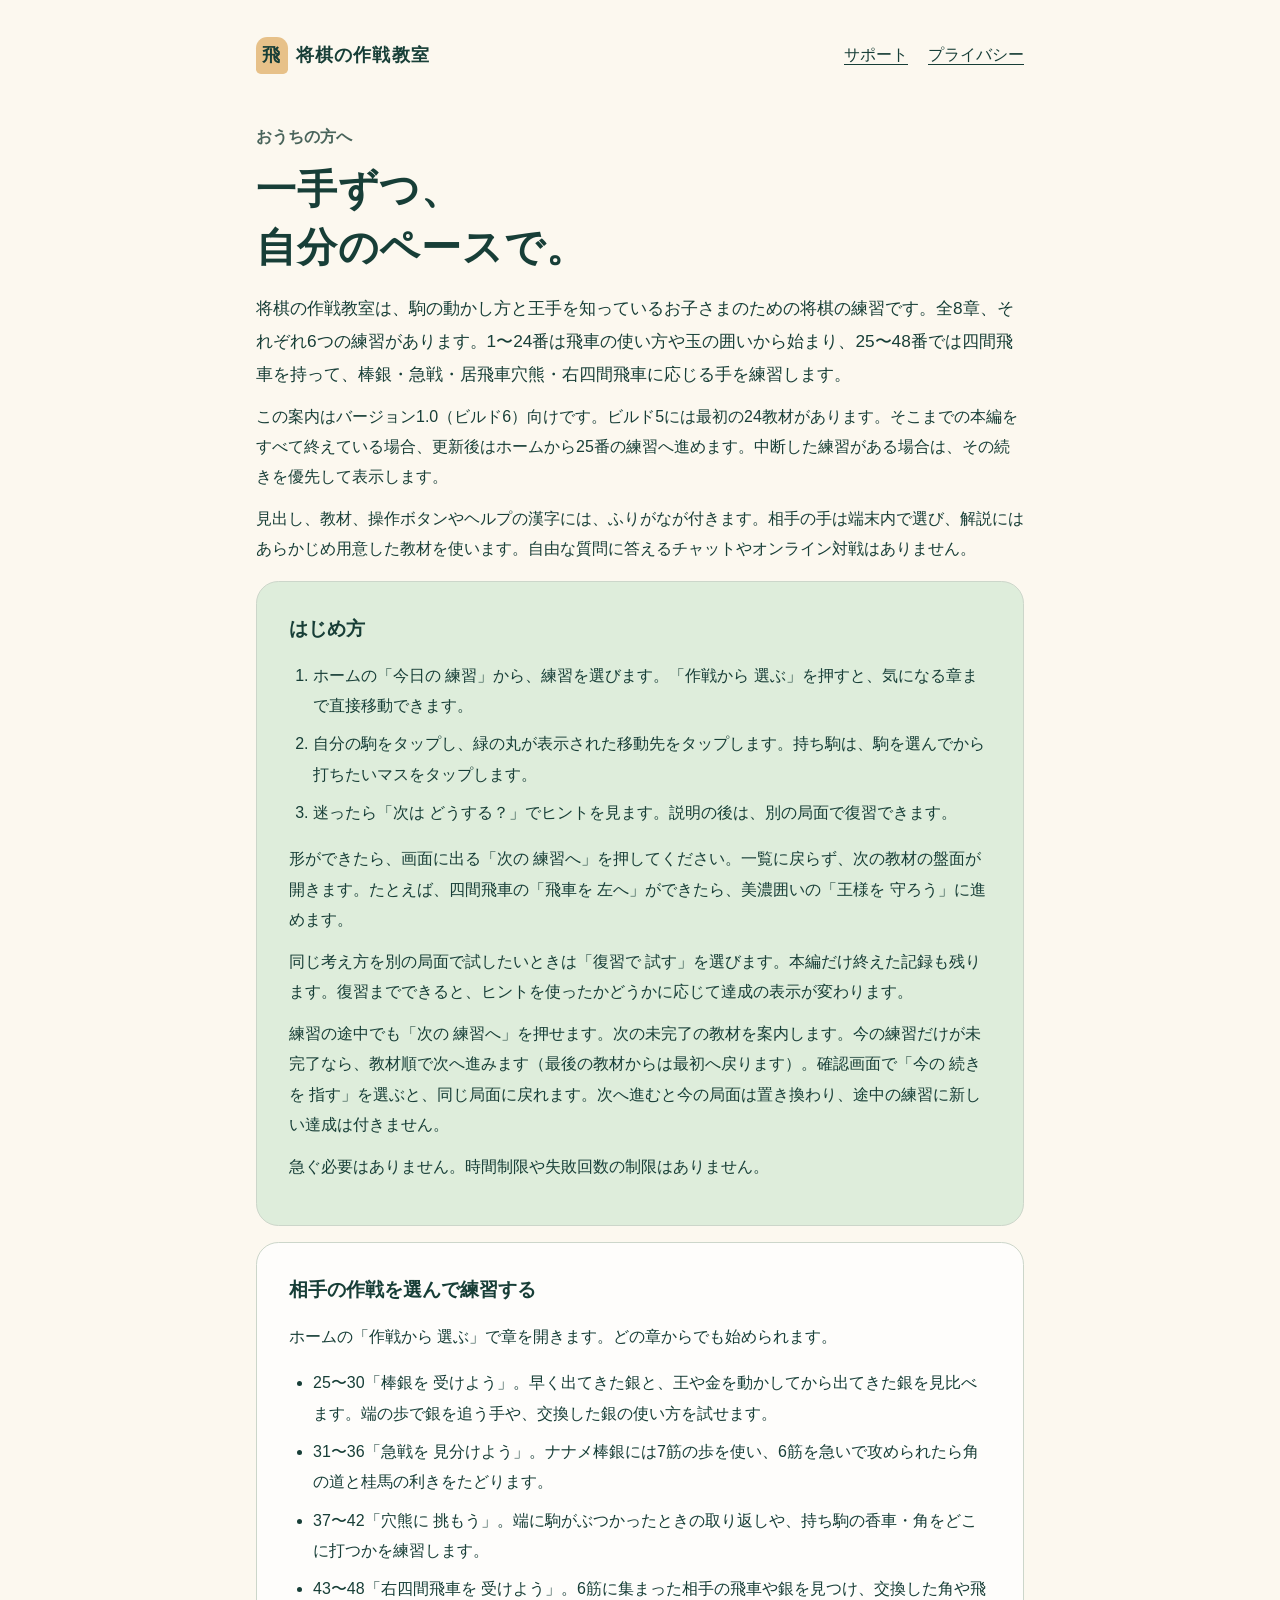
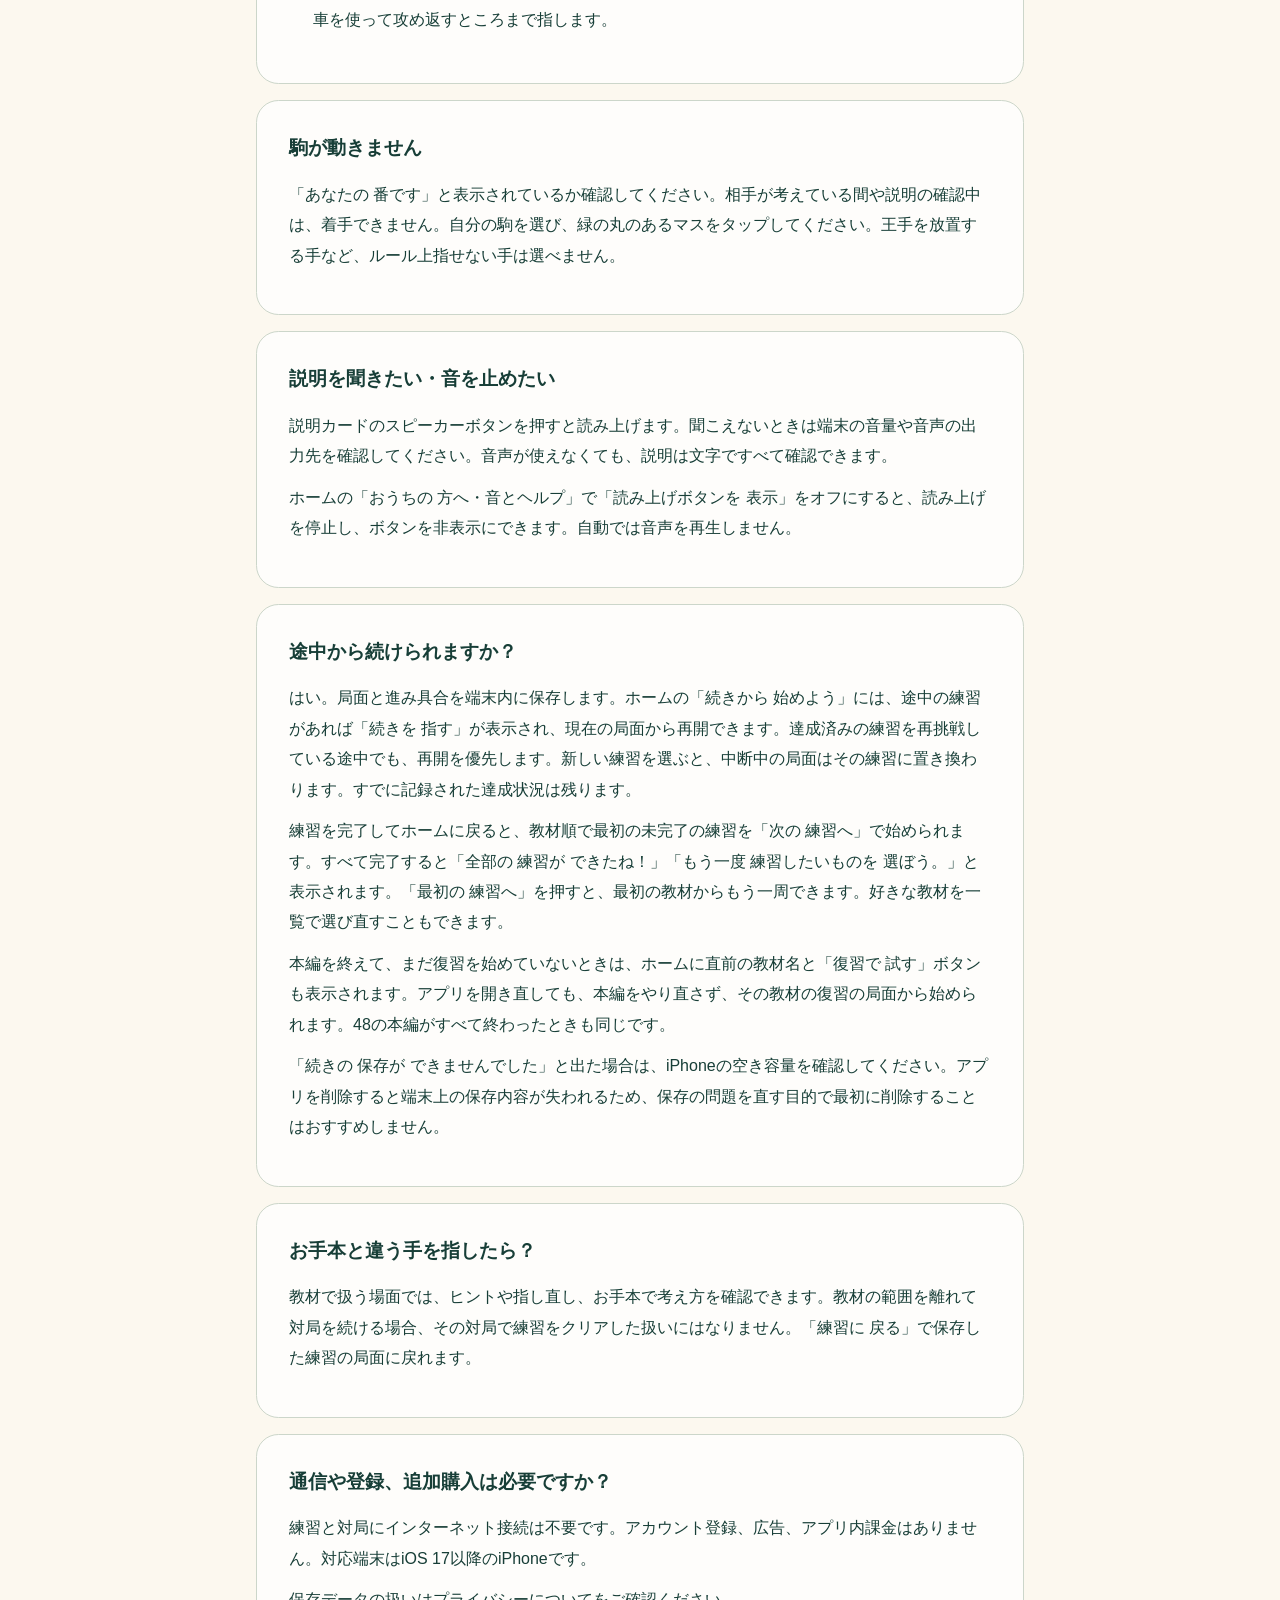
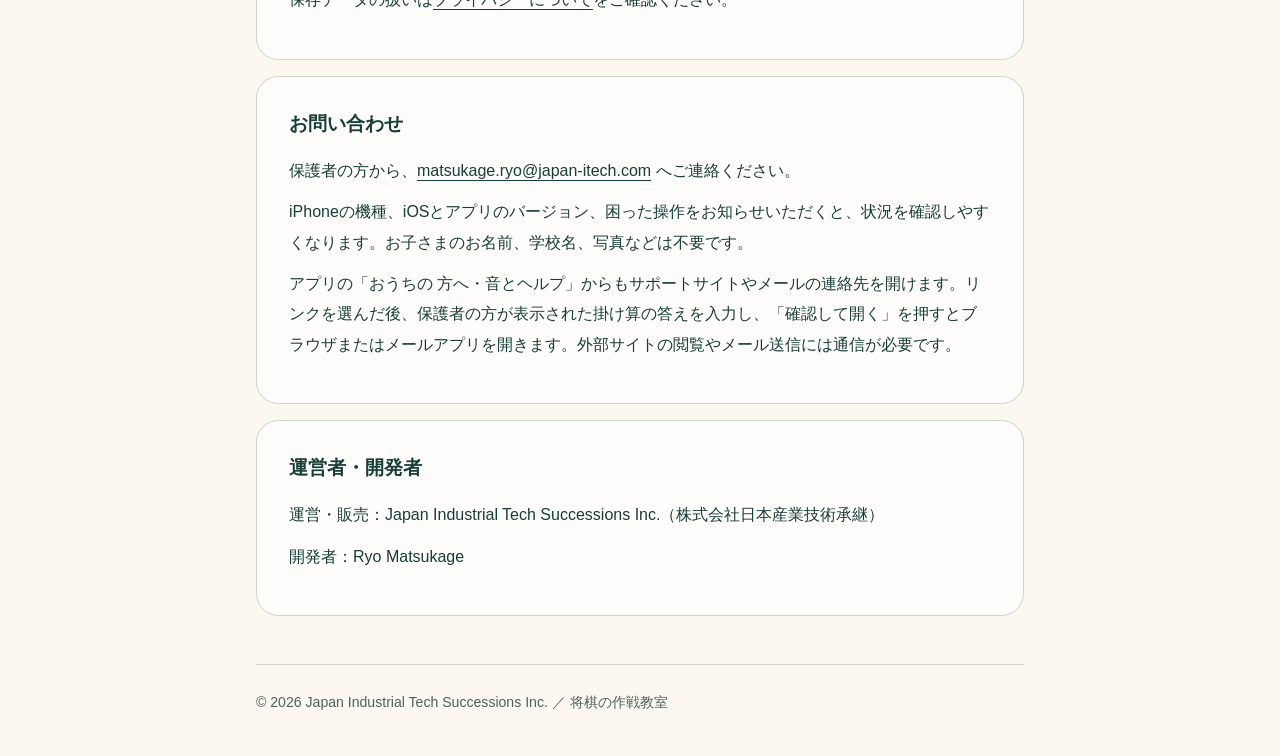
==== commit 66cd3e59: "将棋の作戦教室の8章48教材と更新後の続き方を案内" ====
--- a/docs/komaclassroom/support.html
+++ b/docs/komaclassroom/support.html
@@ -17,8 +17,8 @@
   <main id="main" class="shell">
     <p class="eyebrow">おうちの方へ</p>
     <h1>一手ずつ、<br>自分のペースで。</h1>
-    <p class="lead">将棋の作戦教室は、駒の動かし方と王手を知っているお子さまのための将棋の練習です。「はじめの戦法」「四間飛車の駒と囲い」「急戦の受け方」「相手の作戦を知ろう」の4章で、各6つ、計24の練習を用意しています。</p>
-    <p>この案内はバージョン1.0（ビルド5）向けです。以前のビルドで遊んでいる場合、教材は最初の3つで、次の教材へ進むボタンは復習の後に表示されます（ビルド3・4）。</p>
+    <p class="lead">将棋の作戦教室は、駒の動かし方と王手を知っているお子さまのための将棋の練習です。全8章、それぞれ6つの練習があります。1〜24番は飛車の使い方や玉の囲いから始まり、25〜48番では四間飛車を持って、棒銀・急戦・居飛車穴熊・右四間飛車に応じる手を練習します。</p>
+    <p>この案内はバージョン1.0（ビルド6）向けです。ビルド5には最初の24教材があります。そこまでの本編をすべて終えている場合、更新後はホームから25番の練習へ進めます。中断した練習がある場合は、その続きを優先して表示します。</p>
     <p>見出し、教材、操作ボタンやヘルプの漢字には、ふりがなが付きます。相手の手は端末内で選び、解説にはあらかじめ用意した教材を使います。自由な質問に答えるチャットやオンライン対戦はありません。</p>
     <section class="card tint">
       <h2>はじめ方</h2>
@@ -33,6 +33,16 @@
       <p>急ぐ必要はありません。時間制限や失敗回数の制限はありません。</p>
     </section>
     <section class="card">
+      <h2>相手の作戦を選んで練習する</h2>
+      <p>ホームの「作戦から 選ぶ」で章を開きます。どの章からでも始められます。</p>
+      <ul>
+        <li>25〜30「棒銀を 受けよう」。早く出てきた銀と、王や金を動かしてから出てきた銀を見比べます。端の歩で銀を追う手や、交換した銀の使い方を試せます。</li>
+        <li>31〜36「急戦を 見分けよう」。ナナメ棒銀には7筋の歩を使い、6筋を急いで攻められたら角の道と桂馬の利きをたどります。</li>
+        <li>37〜42「穴熊に 挑もう」。端に駒がぶつかったときの取り返しや、持ち駒の香車・角をどこに打つかを練習します。</li>
+        <li>43〜48「右四間飛車を 受けよう」。6筋に集まった相手の飛車や銀を見つけ、交換した角や飛車を使って攻め返すところまで指します。</li>
+      </ul>
+    </section>
+    <section class="card">
       <h2>駒が動きません</h2>
       <p>「あなたの 番です」と表示されているか確認してください。相手が考えている間や説明の確認中は、着手できません。自分の駒を選び、緑の丸のあるマスをタップしてください。王手を放置する手など、ルール上指せない手は選べません。</p>
     </section>
@@ -45,7 +55,7 @@
       <h2>途中から続けられますか？</h2>
       <p>はい。局面と進み具合を端末内に保存します。ホームの「続きから 始めよう」には、途中の練習があれば「続きを 指す」が表示され、現在の局面から再開できます。達成済みの練習を再挑戦している途中でも、再開を優先します。新しい練習を選ぶと、中断中の局面はその練習に置き換わります。すでに記録された達成状況は残ります。</p>
       <p>練習を完了してホームに戻ると、教材順で最初の未完了の練習を「次の 練習へ」で始められます。すべて完了すると「全部の 練習が できたね！」「もう一度 練習したいものを 選ぼう。」と表示されます。「最初の 練習へ」を押すと、最初の教材からもう一周できます。好きな教材を一覧で選び直すこともできます。</p>
-      <p>本編を終えて、まだ復習を始めていないときは、ホームに直前の教材名と「復習で 試す」ボタンも表示されます。アプリを開き直しても、本編をやり直さず、その教材の復習の局面から始められます。24の本編がすべて終わったときも同じです。</p>
+      <p>本編を終えて、まだ復習を始めていないときは、ホームに直前の教材名と「復習で 試す」ボタンも表示されます。アプリを開き直しても、本編をやり直さず、その教材の復習の局面から始められます。48の本編がすべて終わったときも同じです。</p>
       <p>「続きの 保存が できませんでした」と出た場合は、iPhoneの空き容量を確認してください。アプリを削除すると端末上の保存内容が失われるため、保存の問題を直す目的で最初に削除することはおすすめしません。</p>
     </section>
     <section class="card">
